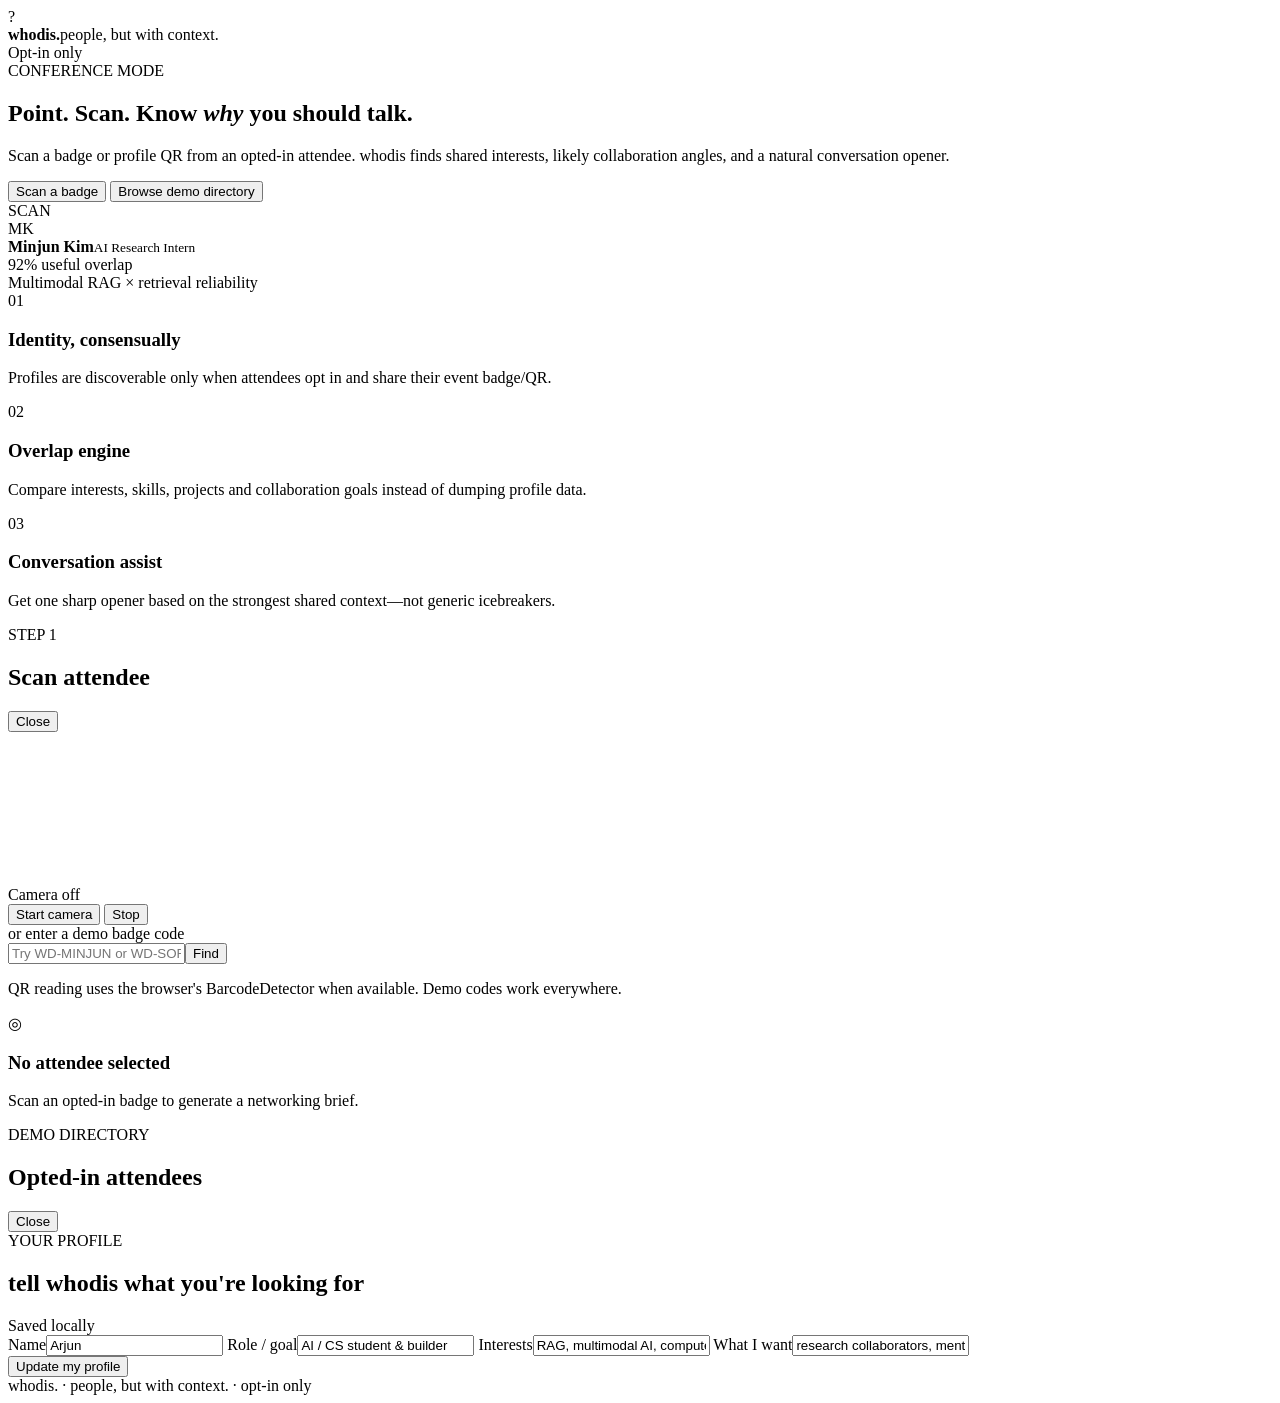
==== index.html @ a1ebdaf1 "Add whodis interface" ====
<!doctype html>
<html lang="en">
<head>
  <meta charset="utf-8" />
  <meta name="viewport" content="width=device-width,initial-scale=1" />
  <title>whodis.</title>
  <link rel="stylesheet" href="styles.css" />
</head>
<body>
  <div class="shell">
    <header class="topbar">
      <div class="brand"><div class="logo">?</div><div><strong>whodis.</strong><span>people, but with context.</span></div></div>
      <div class="privacy-pill">Opt-in only</div>
    </header>

    <main>
      <section class="hero panel">
        <div>
          <div class="eyebrow">CONFERENCE MODE</div>
          <h1>Point. Scan. Know <em>why</em> you should talk.</h1>
          <p>Scan a badge or profile QR from an opted-in attendee. whodis finds shared interests, likely collaboration angles, and a natural conversation opener.</p>
          <div class="actions">
            <button id="openScanner" class="primary">Scan a badge</button>
            <button id="openDirectory" class="secondary">Browse demo directory</button>
          </div>
        </div>
        <div class="demo-card glow">
          <div class="mini-camera"><div class="scanline"></div><span>SCAN</span></div>
          <div class="mini-profile">
            <div class="avatar">MK</div>
            <div><b>Minjun Kim</b><small>AI Research Intern</small></div>
          </div>
          <div class="match-chip">92% useful overlap</div>
          <div class="reason">Multimodal RAG × retrieval reliability</div>
        </div>
      </section>

      <section class="grid three">
        <article class="panel feature"><span>01</span><h3>Identity, consensually</h3><p>Profiles are discoverable only when attendees opt in and share their event badge/QR.</p></article>
        <article class="panel feature"><span>02</span><h3>Overlap engine</h3><p>Compare interests, skills, projects and collaboration goals instead of dumping profile data.</p></article>
        <article class="panel feature"><span>03</span><h3>Conversation assist</h3><p>Get one sharp opener based on the strongest shared context—not generic icebreakers.</p></article>
      </section>

      <section id="workspace" class="workspace hidden">
        <div class="panel scan-panel">
          <div class="section-head"><div><div class="eyebrow">STEP 1</div><h2>Scan attendee</h2></div><button id="closeWorkspace" class="ghost">Close</button></div>
          <div class="scanner-box">
            <video id="video" playsinline></video>
            <div class="scanner-frame"><i></i><i></i><i></i><i></i></div>
            <div class="scan-status" id="scanStatus">Camera off</div>
          </div>
          <div class="scan-actions">
            <button id="startCamera" class="primary">Start camera</button>
            <button id="stopCamera" class="secondary">Stop</button>
          </div>
          <div class="or">or enter a demo badge code</div>
          <div class="code-row"><input id="badgeCode" placeholder="Try WD-MINJUN or WD-SORA"/><button id="findBadge" class="secondary">Find</button></div>
          <p class="tiny">QR reading uses the browser's BarcodeDetector when available. Demo codes work everywhere.</p>
        </div>

        <div class="panel result-panel" id="resultPanel">
          <div class="empty-state"><div class="empty-icon">◎</div><h3>No attendee selected</h3><p>Scan an opted-in badge to generate a networking brief.</p></div>
        </div>
      </section>

      <section id="directory" class="panel hidden directory">
        <div class="section-head"><div><div class="eyebrow">DEMO DIRECTORY</div><h2>Opted-in attendees</h2></div><button id="closeDirectory" class="ghost">Close</button></div>
        <div id="directoryGrid" class="directory-grid"></div>
      </section>

      <section class="panel profile-builder">
        <div class="section-head"><div><div class="eyebrow">YOUR PROFILE</div><h2>tell whodis what you're looking for</h2></div><div class="saved" id="savedStatus">Saved locally</div></div>
        <div class="form-grid">
          <label>Name<input id="meName" value="Arjun" /></label>
          <label>Role / goal<input id="meRole" value="AI / CS student & builder" /></label>
          <label class="wide">Interests<input id="meInterests" value="RAG, multimodal AI, computer vision, agents, research" /></label>
          <label class="wide">What I want<input id="meGoals" value="research collaborators, mentors, startup builders" /></label>
        </div>
        <button id="saveMe" class="secondary">Update my profile</button>
      </section>
    </main>

    <footer>whodis. · people, but with context. · opt-in only</footer>
  </div>
  <script src="app.js"></script>
</body>
</html>
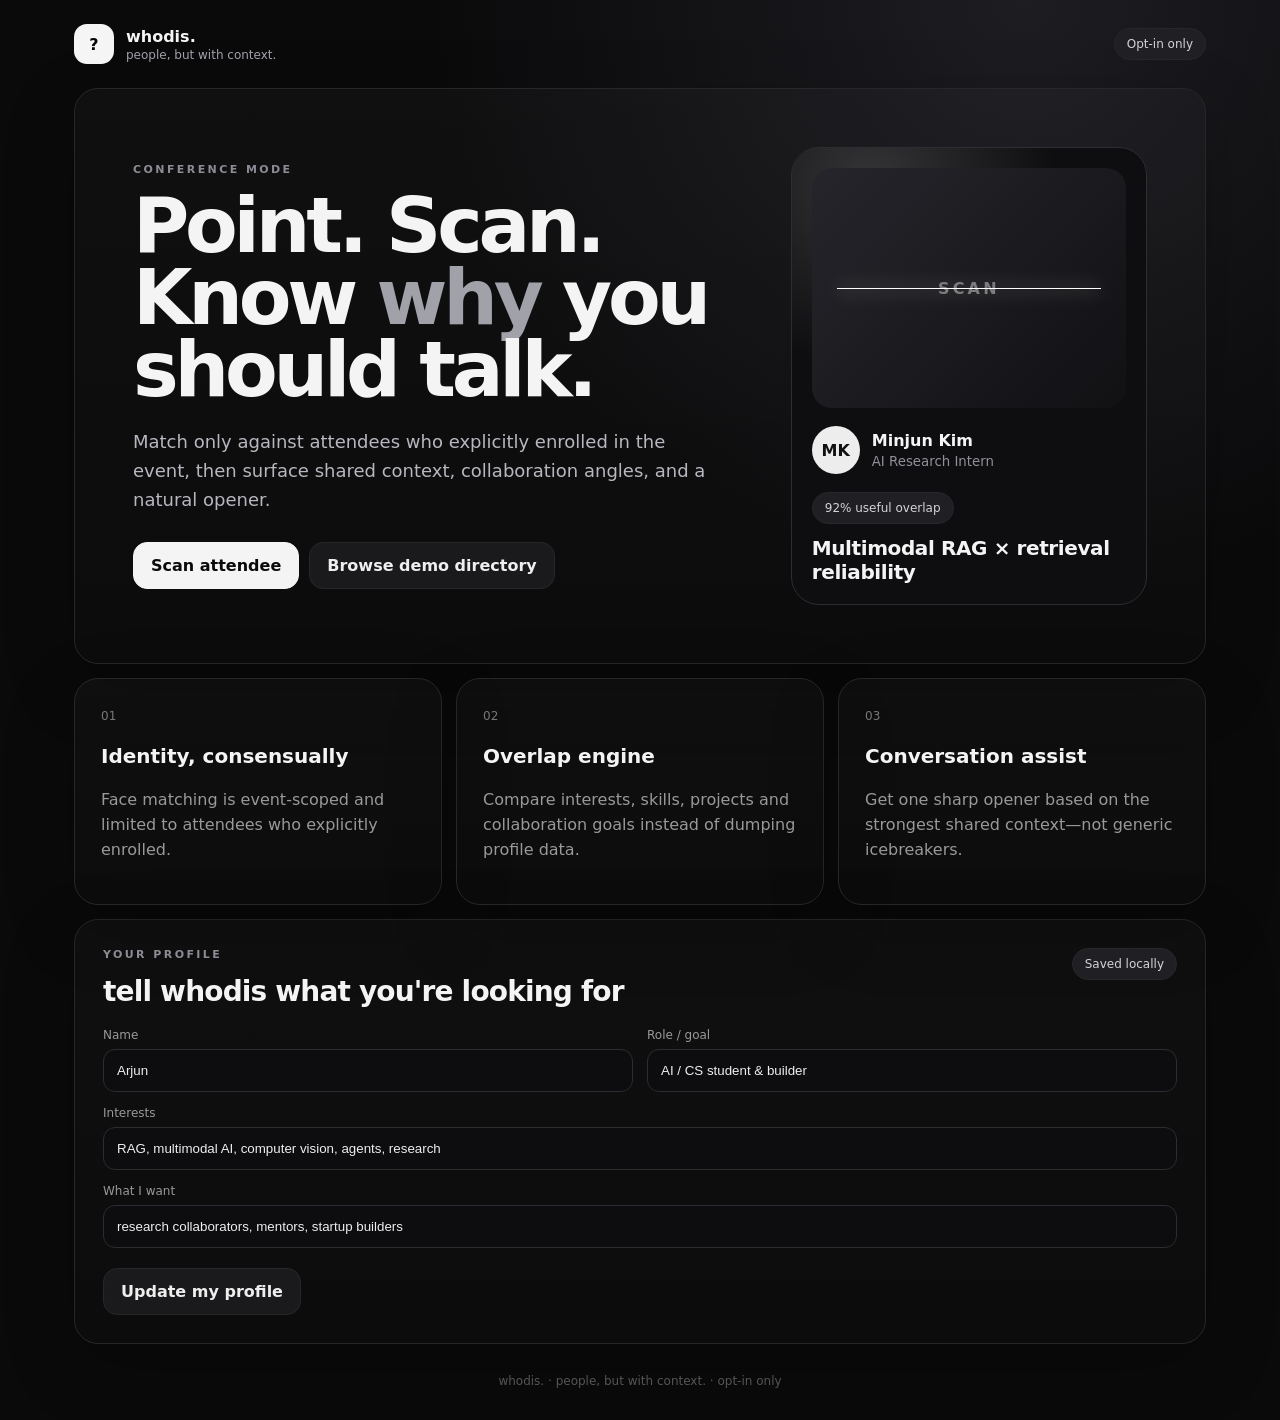
==== commit ce7f1618: "Wire face matching controls into scanner UI" ====
--- a/index.html
+++ b/index.html
@@ -18,9 +18,9 @@
         <div>
           <div class="eyebrow">CONFERENCE MODE</div>
           <h1>Point. Scan. Know <em>why</em> you should talk.</h1>
-          <p>Scan a badge or profile QR from an opted-in attendee. whodis finds shared interests, likely collaboration angles, and a natural conversation opener.</p>
+          <p>Match only against attendees who explicitly enrolled in the event, then surface shared context, collaboration angles, and a natural opener.</p>
           <div class="actions">
-            <button id="openScanner" class="primary">Scan a badge</button>
+            <button id="openScanner" class="primary">Scan attendee</button>
             <button id="openDirectory" class="secondary">Browse demo directory</button>
           </div>
         </div>
@@ -36,7 +36,7 @@
       </section>
 
       <section class="grid three">
-        <article class="panel feature"><span>01</span><h3>Identity, consensually</h3><p>Profiles are discoverable only when attendees opt in and share their event badge/QR.</p></article>
+        <article class="panel feature"><span>01</span><h3>Identity, consensually</h3><p>Face matching is event-scoped and limited to attendees who explicitly enrolled.</p></article>
         <article class="panel feature"><span>02</span><h3>Overlap engine</h3><p>Compare interests, skills, projects and collaboration goals instead of dumping profile data.</p></article>
         <article class="panel feature"><span>03</span><h3>Conversation assist</h3><p>Get one sharp opener based on the strongest shared context—not generic icebreakers.</p></article>
       </section>
@@ -46,20 +46,28 @@
           <div class="section-head"><div><div class="eyebrow">STEP 1</div><h2>Scan attendee</h2></div><button id="closeWorkspace" class="ghost">Close</button></div>
           <div class="scanner-box">
             <video id="video" playsinline></video>
+            <canvas id="captureCanvas" class="hidden"></canvas>
             <div class="scanner-frame"><i></i><i></i><i></i><i></i></div>
             <div class="scan-status" id="scanStatus">Camera off</div>
           </div>
           <div class="scan-actions">
             <button id="startCamera" class="primary">Start camera</button>
+            <button id="faceMatch" class="secondary" disabled>Who dis?</button>
             <button id="stopCamera" class="secondary">Stop</button>
           </div>
+
+          <div class="face-config">
+            <label>Event ID<input id="eventId" value="demo-event" /></label>
+            <label>Face API<input id="faceApi" value="http://localhost:8000" /></label>
+          </div>
+
           <div class="or">or enter a demo badge code</div>
           <div class="code-row"><input id="badgeCode" placeholder="Try WD-MINJUN or WD-SORA"/><button id="findBadge" class="secondary">Find</button></div>
-          <p class="tiny">QR reading uses the browser's BarcodeDetector when available. Demo codes work everywhere.</p>
+          <p class="tiny">Face matching sends one captured frame to the configured event API and compares it only against consented attendees in that event. QR/badge fallback still works.</p>
         </div>
 
         <div class="panel result-panel" id="resultPanel">
-          <div class="empty-state"><div class="empty-icon">◎</div><h3>No attendee selected</h3><p>Scan an opted-in badge to generate a networking brief.</p></div>
+          <div class="empty-state"><div class="empty-icon">◎</div><h3>No attendee selected</h3><p>Scan an opted-in attendee to generate a networking brief.</p></div>
         </div>
       </section>
 
--- a/styles.css
+++ b/styles.css
@@ -0,0 +1 @@
+:root{--bg:#0a0a0b;--panel:#121214;--panel2:#17171a;--text:#f4f4f5;--muted:#a1a1aa;--line:#27272a;--accent:#f4f4f5;--soft:#202024;--radius:24px}*{box-sizing:border-box}body{margin:0;background:radial-gradient(circle at 80% 0%,#1d1d22 0,transparent 34%),var(--bg);color:var(--text);font-family:Inter,ui-sans-serif,system-ui,-apple-system,BlinkMacSystemFont,"Segoe UI",sans-serif}.shell{max-width:1180px;margin:auto;padding:24px}.topbar{display:flex;justify-content:space-between;align-items:center;margin-bottom:24px}.brand{display:flex;gap:12px;align-items:center}.brand .logo{width:40px;height:40px;border-radius:13px;background:#f5f5f5;color:#050505;display:grid;place-items:center;font-weight:900}.brand strong,.brand span{display:block}.brand span{color:var(--muted);font-size:12px;margin-top:2px}.privacy-pill,.match-chip,.saved{border:1px solid var(--line);background:var(--soft);padding:8px 12px;border-radius:99px;font-size:12px;color:#d4d4d8}.panel{background:linear-gradient(180deg,rgba(255,255,255,.025),rgba(255,255,255,.008));border:1px solid var(--line);border-radius:var(--radius);box-shadow:0 22px 70px rgba(0,0,0,.23)}.hero{padding:58px;display:grid;grid-template-columns:1.25fr .75fr;gap:64px;align-items:center;min-height:520px}.eyebrow{font-size:11px;letter-spacing:.22em;color:#8c8c95;font-weight:800;margin-bottom:14px}.hero h1{font-size:clamp(44px,6vw,78px);line-height:.94;margin:0 0 22px;letter-spacing:-.055em;max-width:760px}.hero h1 em{font-style:normal;color:#a1a1aa}.hero p{font-size:18px;line-height:1.6;color:#b7b7bf;max-width:690px}.actions,.scan-actions{display:flex;gap:10px;margin-top:28px}button{font:inherit;cursor:pointer}.primary,.secondary,.ghost{border-radius:14px;padding:13px 17px;border:1px solid var(--line);font-weight:700}.primary{background:#f4f4f5;color:#0a0a0b;border-color:#f4f4f5}.secondary{background:#1a1a1d;color:#eee}.ghost{background:transparent;color:#aaa}.demo-card{padding:20px;background:#0e0e10;border:1px solid #2d2d33;border-radius:28px;position:relative;overflow:hidden}.glow:before{content:"";position:absolute;inset:-40% 25% 45% -30%;background:radial-gradient(circle,rgba(255,255,255,.16),transparent 65%);pointer-events:none}.mini-camera{height:240px;border-radius:20px;background:linear-gradient(135deg,#25252b,#111114);position:relative;display:grid;place-items:center;overflow:hidden;color:#777;font-weight:800;letter-spacing:.2em}.scanline{position:absolute;width:84%;height:1px;background:#fff;box-shadow:0 0 18px #fff;animation:scan 2.3s ease-in-out infinite}@keyframes scan{0%,100%{transform:translateY(-80px);opacity:.2}50%{transform:translateY(80px);opacity:.9}}.mini-profile{display:flex;align-items:center;gap:12px;margin-top:18px}.avatar{width:48px;height:48px;border-radius:50%;display:grid;place-items:center;background:#ededee;color:#111;font-weight:900}.mini-profile small{display:block;color:#909099;margin-top:4px}.match-chip{display:inline-block;margin-top:18px}.reason{font-size:20px;font-weight:800;margin-top:12px;letter-spacing:-.02em}.grid.three{display:grid;grid-template-columns:repeat(3,1fr);gap:14px;margin-top:14px}.feature{padding:26px}.feature span{color:#777;font-size:12px}.feature h3{font-size:20px}.feature p{color:#999;line-height:1.55}.workspace{display:grid;grid-template-columns:.9fr 1.1fr;gap:14px;margin-top:14px}.scan-panel,.result-panel,.directory,.profile-builder{padding:28px}.section-head{display:flex;justify-content:space-between;gap:12px;align-items:flex-start}.section-head h2{margin:0;font-size:28px;letter-spacing:-.03em}.scanner-box{height:340px;border:1px dashed #35353a;border-radius:20px;margin-top:20px;position:relative;background:#09090b;overflow:hidden;display:grid;place-items:center}.scanner-box video{width:100%;height:100%;object-fit:cover}.scanner-frame{position:absolute;width:66%;aspect-ratio:1;border:1px solid rgba(255,255,255,.18)}.scanner-frame i{position:absolute;width:26px;height:26px;border-color:#fff}.scanner-frame i:nth-child(1){left:-1px;top:-1px;border-left:2px solid;border-top:2px solid}.scanner-frame i:nth-child(2){right:-1px;top:-1px;border-right:2px solid;border-top:2px solid}.scanner-frame i:nth-child(3){left:-1px;bottom:-1px;border-left:2px solid;border-bottom:2px solid}.scanner-frame i:nth-child(4){right:-1px;bottom:-1px;border-right:2px solid;border-bottom:2px solid}.scan-status{position:absolute;bottom:14px;background:rgba(0,0,0,.7);padding:7px 10px;border-radius:10px;font-size:12px}.or{color:#777;font-size:12px;text-align:center;margin:24px 0 10px}.code-row{display:flex;gap:8px}.code-row input,.form-grid input{width:100%;background:#0d0d0f;border:1px solid #2c2c31;color:#eee;border-radius:12px;padding:13px}.tiny{font-size:11px;color:#666;line-height:1.5}.empty-state{text-align:center;display:grid;place-items:center;min-height:520px;color:#777}.empty-icon{font-size:54px}.result-top{display:flex;gap:16px;align-items:center}.result-top .avatar{width:70px;height:70px;font-size:20px}.result-top h2{margin:0 0 4px}.result-top p{margin:0;color:#999}.score{margin-left:auto;text-align:right}.score b{font-size:30px}.score small{display:block;color:#777}.brief{display:grid;grid-template-columns:1fr 1fr;gap:12px;margin-top:24px}.brief-card{padding:18px;border-radius:18px;background:#0e0e10;border:1px solid #25252a}.brief-card.wide{grid-column:1/-1}.brief-card label{font-size:11px;letter-spacing:.12em;color:#777}.brief-card p{margin:10px 0 0;line-height:1.5}.tags{display:flex;gap:7px;flex-wrap:wrap;margin-top:10px}.tag{font-size:12px;background:#202024;border:1px solid #303036;border-radius:999px;padding:7px 10px}.directory{margin-top:14px}.directory-grid{display:grid;grid-template-columns:repeat(3,1fr);gap:12px;margin-top:22px}.person-card{padding:18px;border:1px solid #27272c;border-radius:18px;background:#0f0f11;cursor:pointer;transition:.2s}.person-card:hover{transform:translateY(-2px);border-color:#414149}.person-card h4{margin:14px 0 4px}.person-card p{margin:0;color:#83838d;font-size:13px}.profile-builder{margin-top:14px}.form-grid{display:grid;grid-template-columns:1fr 1fr;gap:14px;margin:20px 0}.form-grid label{font-size:12px;color:#999}.form-grid input{margin-top:7px}.wide{grid-column:1/-1}.hidden{display:none!important}footer{text-align:center;color:#555;padding:30px 0 8px;font-size:12px}@media(max-width:800px){.shell{padding:14px}.hero{grid-template-columns:1fr;padding:30px;gap:30px}.hero h1{font-size:48px}.grid.three,.workspace,.directory-grid{grid-template-columns:1fr}.form-grid{grid-template-columns:1fr}.wide{grid-column:auto}.topbar .brand span{display:none}.brief{grid-template-columns:1fr}.brief-card.wide{grid-column:auto}}
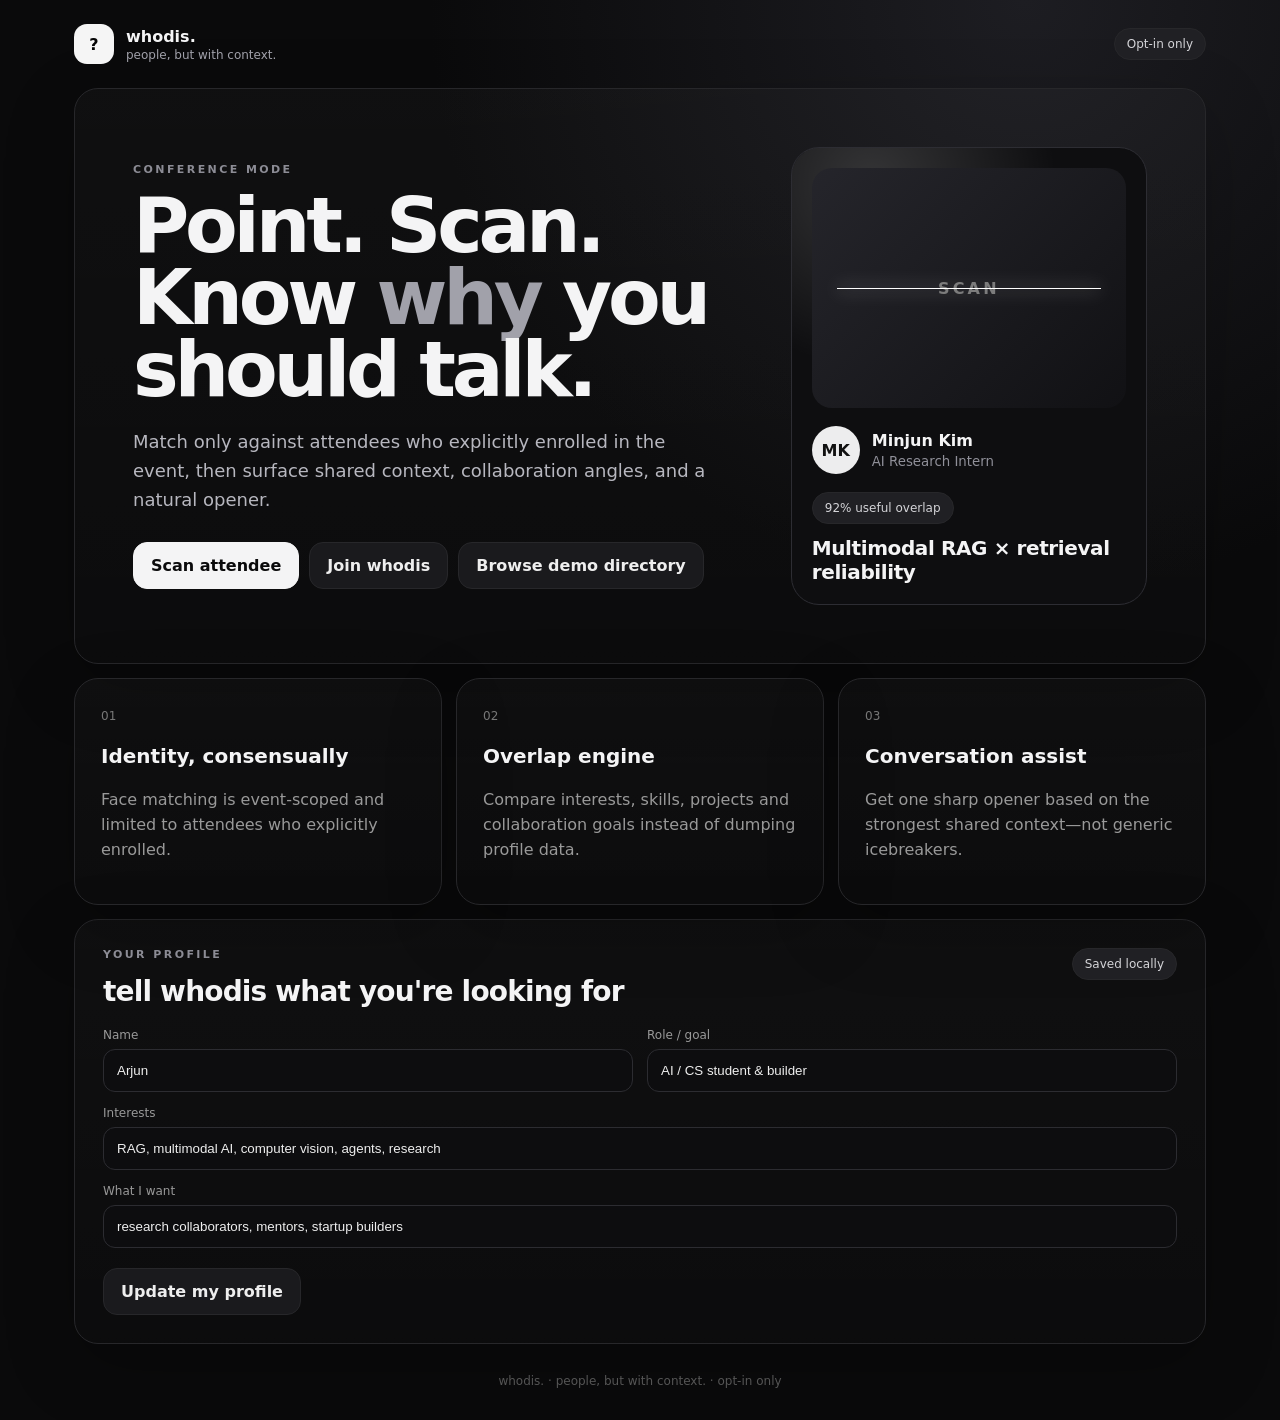
==== commit 7c013c3f: "Add attendee enrollment flow" ====
--- a/index.html
+++ b/index.html
@@ -21,6 +21,7 @@
           <p>Match only against attendees who explicitly enrolled in the event, then surface shared context, collaboration angles, and a natural opener.</p>
           <div class="actions">
             <button id="openScanner" class="primary">Scan attendee</button>
+            <button id="openJoin" class="secondary">Join whodis</button>
             <button id="openDirectory" class="secondary">Browse demo directory</button>
           </div>
         </div>
@@ -39,6 +40,46 @@
         <article class="panel feature"><span>01</span><h3>Identity, consensually</h3><p>Face matching is event-scoped and limited to attendees who explicitly enrolled.</p></article>
         <article class="panel feature"><span>02</span><h3>Overlap engine</h3><p>Compare interests, skills, projects and collaboration goals instead of dumping profile data.</p></article>
         <article class="panel feature"><span>03</span><h3>Conversation assist</h3><p>Get one sharp opener based on the strongest shared context—not generic icebreakers.</p></article>
+      </section>
+
+      <section id="joinPanel" class="panel join-panel hidden">
+        <div class="section-head">
+          <div><div class="eyebrow">JOIN THIS EVENT</div><h2>make yourself discoverable</h2></div>
+          <button id="closeJoin" class="ghost">Close</button>
+        </div>
+
+        <div class="join-grid">
+          <div>
+            <div class="form-grid">
+              <label>Event ID<input id="joinEventId" value="demo-event" /></label>
+              <label>Face API<input id="joinFaceApi" value="http://localhost:8000" /></label>
+              <label>Name<input id="joinName" placeholder="Your name" /></label>
+              <label>Role / org<input id="joinRole" placeholder="e.g. ML Engineer · KAIST" /></label>
+              <label class="wide">Interests<input id="joinInterests" placeholder="RAG, agents, computer vision" /></label>
+              <label class="wide">What you want<input id="joinGoals" placeholder="research collaborators, startup builders" /></label>
+              <label class="wide">Projects<input id="joinProjects" placeholder="Project A, Project B" /></label>
+            </div>
+
+            <label class="consent-row">
+              <input id="joinConsent" type="checkbox" />
+              <span>I agree to enroll my face for matching inside this event directory and understand I can revoke it later.</span>
+            </label>
+
+            <div class="join-actions">
+              <label class="upload-btn secondary">Choose selfie<input id="joinPhoto" type="file" accept="image/*" capture="user" hidden /></label>
+              <button id="enrollBtn" class="primary">Join whodis</button>
+            </div>
+            <p class="tiny">Your face is enrolled only into the event-scoped backend you configured here. This UI does not scrape or identify people from the public web.</p>
+          </div>
+
+          <div class="join-preview">
+            <div class="avatar xl" id="joinAvatar">?</div>
+            <h3 id="joinPreviewName">your profile card</h3>
+            <p id="joinPreviewRole">role · org</p>
+            <div id="joinPreviewTags" class="tags"></div>
+            <div id="joinStatus" class="join-status">not enrolled yet</div>
+          </div>
+        </div>
       </section>
 
       <section id="workspace" class="workspace hidden">
@@ -92,4 +133,4 @@
   </div>
   <script src="app.js"></script>
 </body>
-</html>
+</html>
--- a/styles.css
+++ b/styles.css
@@ -1 +1 @@
-:root{--bg:#0a0a0b;--panel:#121214;--panel2:#17171a;--text:#f4f4f5;--muted:#a1a1aa;--line:#27272a;--accent:#f4f4f5;--soft:#202024;--radius:24px}*{box-sizing:border-box}body{margin:0;background:radial-gradient(circle at 80% 0%,#1d1d22 0,transparent 34%),var(--bg);color:var(--text);font-family:Inter,ui-sans-serif,system-ui,-apple-system,BlinkMacSystemFont,"Segoe UI",sans-serif}.shell{max-width:1180px;margin:auto;padding:24px}.topbar{display:flex;justify-content:space-between;align-items:center;margin-bottom:24px}.brand{display:flex;gap:12px;align-items:center}.brand .logo{width:40px;height:40px;border-radius:13px;background:#f5f5f5;color:#050505;display:grid;place-items:center;font-weight:900}.brand strong,.brand span{display:block}.brand span{color:var(--muted);font-size:12px;margin-top:2px}.privacy-pill,.match-chip,.saved{border:1px solid var(--line);background:var(--soft);padding:8px 12px;border-radius:99px;font-size:12px;color:#d4d4d8}.panel{background:linear-gradient(180deg,rgba(255,255,255,.025),rgba(255,255,255,.008));border:1px solid var(--line);border-radius:var(--radius);box-shadow:0 22px 70px rgba(0,0,0,.23)}.hero{padding:58px;display:grid;grid-template-columns:1.25fr .75fr;gap:64px;align-items:center;min-height:520px}.eyebrow{font-size:11px;letter-spacing:.22em;color:#8c8c95;font-weight:800;margin-bottom:14px}.hero h1{font-size:clamp(44px,6vw,78px);line-height:.94;margin:0 0 22px;letter-spacing:-.055em;max-width:760px}.hero h1 em{font-style:normal;color:#a1a1aa}.hero p{font-size:18px;line-height:1.6;color:#b7b7bf;max-width:690px}.actions,.scan-actions{display:flex;gap:10px;margin-top:28px}button{font:inherit;cursor:pointer}.primary,.secondary,.ghost{border-radius:14px;padding:13px 17px;border:1px solid var(--line);font-weight:700}.primary{background:#f4f4f5;color:#0a0a0b;border-color:#f4f4f5}.secondary{background:#1a1a1d;color:#eee}.ghost{background:transparent;color:#aaa}.demo-card{padding:20px;background:#0e0e10;border:1px solid #2d2d33;border-radius:28px;position:relative;overflow:hidden}.glow:before{content:"";position:absolute;inset:-40% 25% 45% -30%;background:radial-gradient(circle,rgba(255,255,255,.16),transparent 65%);pointer-events:none}.mini-camera{height:240px;border-radius:20px;background:linear-gradient(135deg,#25252b,#111114);position:relative;display:grid;place-items:center;overflow:hidden;color:#777;font-weight:800;letter-spacing:.2em}.scanline{position:absolute;width:84%;height:1px;background:#fff;box-shadow:0 0 18px #fff;animation:scan 2.3s ease-in-out infinite}@keyframes scan{0%,100%{transform:translateY(-80px);opacity:.2}50%{transform:translateY(80px);opacity:.9}}.mini-profile{display:flex;align-items:center;gap:12px;margin-top:18px}.avatar{width:48px;height:48px;border-radius:50%;display:grid;place-items:center;background:#ededee;color:#111;font-weight:900}.mini-profile small{display:block;color:#909099;margin-top:4px}.match-chip{display:inline-block;margin-top:18px}.reason{font-size:20px;font-weight:800;margin-top:12px;letter-spacing:-.02em}.grid.three{display:grid;grid-template-columns:repeat(3,1fr);gap:14px;margin-top:14px}.feature{padding:26px}.feature span{color:#777;font-size:12px}.feature h3{font-size:20px}.feature p{color:#999;line-height:1.55}.workspace{display:grid;grid-template-columns:.9fr 1.1fr;gap:14px;margin-top:14px}.scan-panel,.result-panel,.directory,.profile-builder{padding:28px}.section-head{display:flex;justify-content:space-between;gap:12px;align-items:flex-start}.section-head h2{margin:0;font-size:28px;letter-spacing:-.03em}.scanner-box{height:340px;border:1px dashed #35353a;border-radius:20px;margin-top:20px;position:relative;background:#09090b;overflow:hidden;display:grid;place-items:center}.scanner-box video{width:100%;height:100%;object-fit:cover}.scanner-frame{position:absolute;width:66%;aspect-ratio:1;border:1px solid rgba(255,255,255,.18)}.scanner-frame i{position:absolute;width:26px;height:26px;border-color:#fff}.scanner-frame i:nth-child(1){left:-1px;top:-1px;border-left:2px solid;border-top:2px solid}.scanner-frame i:nth-child(2){right:-1px;top:-1px;border-right:2px solid;border-top:2px solid}.scanner-frame i:nth-child(3){left:-1px;bottom:-1px;border-left:2px solid;border-bottom:2px solid}.scanner-frame i:nth-child(4){right:-1px;bottom:-1px;border-right:2px solid;border-bottom:2px solid}.scan-status{position:absolute;bottom:14px;background:rgba(0,0,0,.7);padding:7px 10px;border-radius:10px;font-size:12px}.or{color:#777;font-size:12px;text-align:center;margin:24px 0 10px}.code-row{display:flex;gap:8px}.code-row input,.form-grid input{width:100%;background:#0d0d0f;border:1px solid #2c2c31;color:#eee;border-radius:12px;padding:13px}.tiny{font-size:11px;color:#666;line-height:1.5}.empty-state{text-align:center;display:grid;place-items:center;min-height:520px;color:#777}.empty-icon{font-size:54px}.result-top{display:flex;gap:16px;align-items:center}.result-top .avatar{width:70px;height:70px;font-size:20px}.result-top h2{margin:0 0 4px}.result-top p{margin:0;color:#999}.score{margin-left:auto;text-align:right}.score b{font-size:30px}.score small{display:block;color:#777}.brief{display:grid;grid-template-columns:1fr 1fr;gap:12px;margin-top:24px}.brief-card{padding:18px;border-radius:18px;background:#0e0e10;border:1px solid #25252a}.brief-card.wide{grid-column:1/-1}.brief-card label{font-size:11px;letter-spacing:.12em;color:#777}.brief-card p{margin:10px 0 0;line-height:1.5}.tags{display:flex;gap:7px;flex-wrap:wrap;margin-top:10px}.tag{font-size:12px;background:#202024;border:1px solid #303036;border-radius:999px;padding:7px 10px}.directory{margin-top:14px}.directory-grid{display:grid;grid-template-columns:repeat(3,1fr);gap:12px;margin-top:22px}.person-card{padding:18px;border:1px solid #27272c;border-radius:18px;background:#0f0f11;cursor:pointer;transition:.2s}.person-card:hover{transform:translateY(-2px);border-color:#414149}.person-card h4{margin:14px 0 4px}.person-card p{margin:0;color:#83838d;font-size:13px}.profile-builder{margin-top:14px}.form-grid{display:grid;grid-template-columns:1fr 1fr;gap:14px;margin:20px 0}.form-grid label{font-size:12px;color:#999}.form-grid input{margin-top:7px}.wide{grid-column:1/-1}.hidden{display:none!important}footer{text-align:center;color:#555;padding:30px 0 8px;font-size:12px}@media(max-width:800px){.shell{padding:14px}.hero{grid-template-columns:1fr;padding:30px;gap:30px}.hero h1{font-size:48px}.grid.three,.workspace,.directory-grid{grid-template-columns:1fr}.form-grid{grid-template-columns:1fr}.wide{grid-column:auto}.topbar .brand span{display:none}.brief{grid-template-columns:1fr}.brief-card.wide{grid-column:auto}}
+:root{--bg:#0a0a0b;--panel:#121214;--panel2:#17171a;--text:#f4f4f5;--muted:#a1a1aa;--line:#27272a;--accent:#f4f4f5;--soft:#202024;--radius:24px}*{box-sizing:border-box}body{margin:0;background:radial-gradient(circle at 80% 0%,#1d1d22 0,transparent 34%),var(--bg);color:var(--text);font-family:Inter,ui-sans-serif,system-ui,-apple-system,BlinkMacSystemFont,"Segoe UI",sans-serif}.shell{max-width:1180px;margin:auto;padding:24px}.topbar{display:flex;justify-content:space-between;align-items:center;margin-bottom:24px}.brand{display:flex;gap:12px;align-items:center}.brand .logo{width:40px;height:40px;border-radius:13px;background:#f5f5f5;color:#050505;display:grid;place-items:center;font-weight:900}.brand strong,.brand span{display:block}.brand span{color:var(--muted);font-size:12px;margin-top:2px}.privacy-pill,.match-chip,.saved{border:1px solid var(--line);background:var(--soft);padding:8px 12px;border-radius:99px;font-size:12px;color:#d4d4d8}.panel{background:linear-gradient(180deg,rgba(255,255,255,.025),rgba(255,255,255,.008));border:1px solid var(--line);border-radius:var(--radius);box-shadow:0 22px 70px rgba(0,0,0,.23)}.hero{padding:58px;display:grid;grid-template-columns:1.25fr .75fr;gap:64px;align-items:center;min-height:520px}.eyebrow{font-size:11px;letter-spacing:.22em;color:#8c8c95;font-weight:800;margin-bottom:14px}.hero h1{font-size:clamp(44px,6vw,78px);line-height:.94;margin:0 0 22px;letter-spacing:-.055em;max-width:760px}.hero h1 em{font-style:normal;color:#a1a1aa}.hero p{font-size:18px;line-height:1.6;color:#b7b7bf;max-width:690px}.actions,.scan-actions{display:flex;gap:10px;margin-top:28px}button{font:inherit;cursor:pointer}.primary,.secondary,.ghost{border-radius:14px;padding:13px 17px;border:1px solid var(--line);font-weight:700}.primary{background:#f4f4f5;color:#0a0a0b;border-color:#f4f4f5}.secondary{background:#1a1a1d;color:#eee}.ghost{background:transparent;color:#aaa}.demo-card{padding:20px;background:#0e0e10;border:1px solid #2d2d33;border-radius:28px;position:relative;overflow:hidden}.glow:before{content:"";position:absolute;inset:-40% 25% 45% -30%;background:radial-gradient(circle,rgba(255,255,255,.16),transparent 65%);pointer-events:none}.mini-camera{height:240px;border-radius:20px;background:linear-gradient(135deg,#25252b,#111114);position:relative;display:grid;place-items:center;overflow:hidden;color:#777;font-weight:800;letter-spacing:.2em}.scanline{position:absolute;width:84%;height:1px;background:#fff;box-shadow:0 0 18px #fff;animation:scan 2.3s ease-in-out infinite}@keyframes scan{0%,100%{transform:translateY(-80px);opacity:.2}50%{transform:translateY(80px);opacity:.9}}.mini-profile{display:flex;align-items:center;gap:12px;margin-top:18px}.avatar{width:48px;height:48px;border-radius:50%;display:grid;place-items:center;background:#ededee;color:#111;font-weight:900}.mini-profile small{display:block;color:#909099;margin-top:4px}.match-chip{display:inline-block;margin-top:18px}.reason{font-size:20px;font-weight:800;margin-top:12px;letter-spacing:-.02em}.grid.three{display:grid;grid-template-columns:repeat(3,1fr);gap:14px;margin-top:14px}.feature{padding:26px}.feature span{color:#777;font-size:12px}.feature h3{font-size:20px}.feature p{color:#999;line-height:1.55}.workspace{display:grid;grid-template-columns:.9fr 1.1fr;gap:14px;margin-top:14px}.scan-panel,.result-panel,.directory,.profile-builder{padding:28px}.section-head{display:flex;justify-content:space-between;gap:12px;align-items:flex-start}.section-head h2{margin:0;font-size:28px;letter-spacing:-.03em}.scanner-box{height:340px;border:1px dashed #35353a;border-radius:20px;margin-top:20px;position:relative;background:#09090b;overflow:hidden;display:grid;place-items:center}.scanner-box video{width:100%;height:100%;object-fit:cover}.scanner-frame{position:absolute;width:66%;aspect-ratio:1;border:1px solid rgba(255,255,255,.18)}.scanner-frame i{position:absolute;width:26px;height:26px;border-color:#fff}.scanner-frame i:nth-child(1){left:-1px;top:-1px;border-left:2px solid;border-top:2px solid}.scanner-frame i:nth-child(2){right:-1px;top:-1px;border-right:2px solid;border-top:2px solid}.scanner-frame i:nth-child(3){left:-1px;bottom:-1px;border-left:2px solid;border-bottom:2px solid}.scanner-frame i:nth-child(4){right:-1px;bottom:-1px;border-right:2px solid;border-bottom:2px solid}.scan-status{position:absolute;bottom:14px;background:rgba(0,0,0,.7);padding:7px 10px;border-radius:10px;font-size:12px}.or{color:#777;font-size:12px;text-align:center;margin:24px 0 10px}.code-row{display:flex;gap:8px}.code-row input,.form-grid input{width:100%;background:#0d0d0f;border:1px solid #2c2c31;color:#eee;border-radius:12px;padding:13px}.tiny{font-size:11px;color:#666;line-height:1.5}.empty-state{text-align:center;display:grid;place-items:center;min-height:520px;color:#777}.empty-icon{font-size:54px}.result-top{display:flex;gap:16px;align-items:center}.result-top .avatar{width:70px;height:70px;font-size:20px}.result-top h2{margin:0 0 4px}.result-top p{margin:0;color:#999}.score{margin-left:auto;text-align:right}.score b{font-size:30px}.score small{display:block;color:#777}.brief{display:grid;grid-template-columns:1fr 1fr;gap:12px;margin-top:24px}.brief-card{padding:18px;border-radius:18px;background:#0e0e10;border:1px solid #25252a}.brief-card.wide{grid-column:1/-1}.brief-card label{font-size:11px;letter-spacing:.12em;color:#777}.brief-card p{margin:10px 0 0;line-height:1.5}.tags{display:flex;gap:7px;flex-wrap:wrap;margin-top:10px}.tag{font-size:12px;background:#202024;border:1px solid #303036;border-radius:999px;padding:7px 10px}.directory{margin-top:14px}.directory-grid{display:grid;grid-template-columns:repeat(3,1fr);gap:12px;margin-top:22px}.person-card{padding:18px;border:1px solid #27272c;border-radius:18px;background:#0f0f11;cursor:pointer;transition:.2s}.person-card:hover{transform:translateY(-2px);border-color:#414149}.person-card h4{margin:14px 0 4px}.person-card p{margin:0;color:#83838d;font-size:13px}.profile-builder{margin-top:14px}.form-grid{display:grid;grid-template-columns:1fr 1fr;gap:14px;margin:20px 0}.form-grid label{font-size:12px;color:#999}.form-grid input{margin-top:7px}.wide{grid-column:1/-1}.hidden{display:none!important}footer{text-align:center;color:#555;padding:30px 0 8px;font-size:12px}@media(max-width:800px){.shell{padding:14px}.hero{grid-template-columns:1fr;padding:30px;gap:30px}.hero h1{font-size:48px}.grid.three,.workspace,.directory-grid{grid-template-columns:1fr}.form-grid{grid-template-columns:1fr}.wide{grid-column:auto}.topbar .brand span{display:none}.brief{grid-template-columns:1fr}.brief-card.wide{grid-column:auto}}.face-config{display:grid;grid-template-columns:1fr 1fr;gap:10px;margin-top:16px}.face-config label{font-size:11px;color:#777}.face-config input{width:100%;margin-top:7px;background:#0d0d0f;border:1px solid #2c2c31;color:#eee;border-radius:12px;padding:11px}.scan-actions button:disabled{opacity:.38;cursor:not-allowed}@media(max-width:800px){.face-config{grid-template-columns:1fr}}
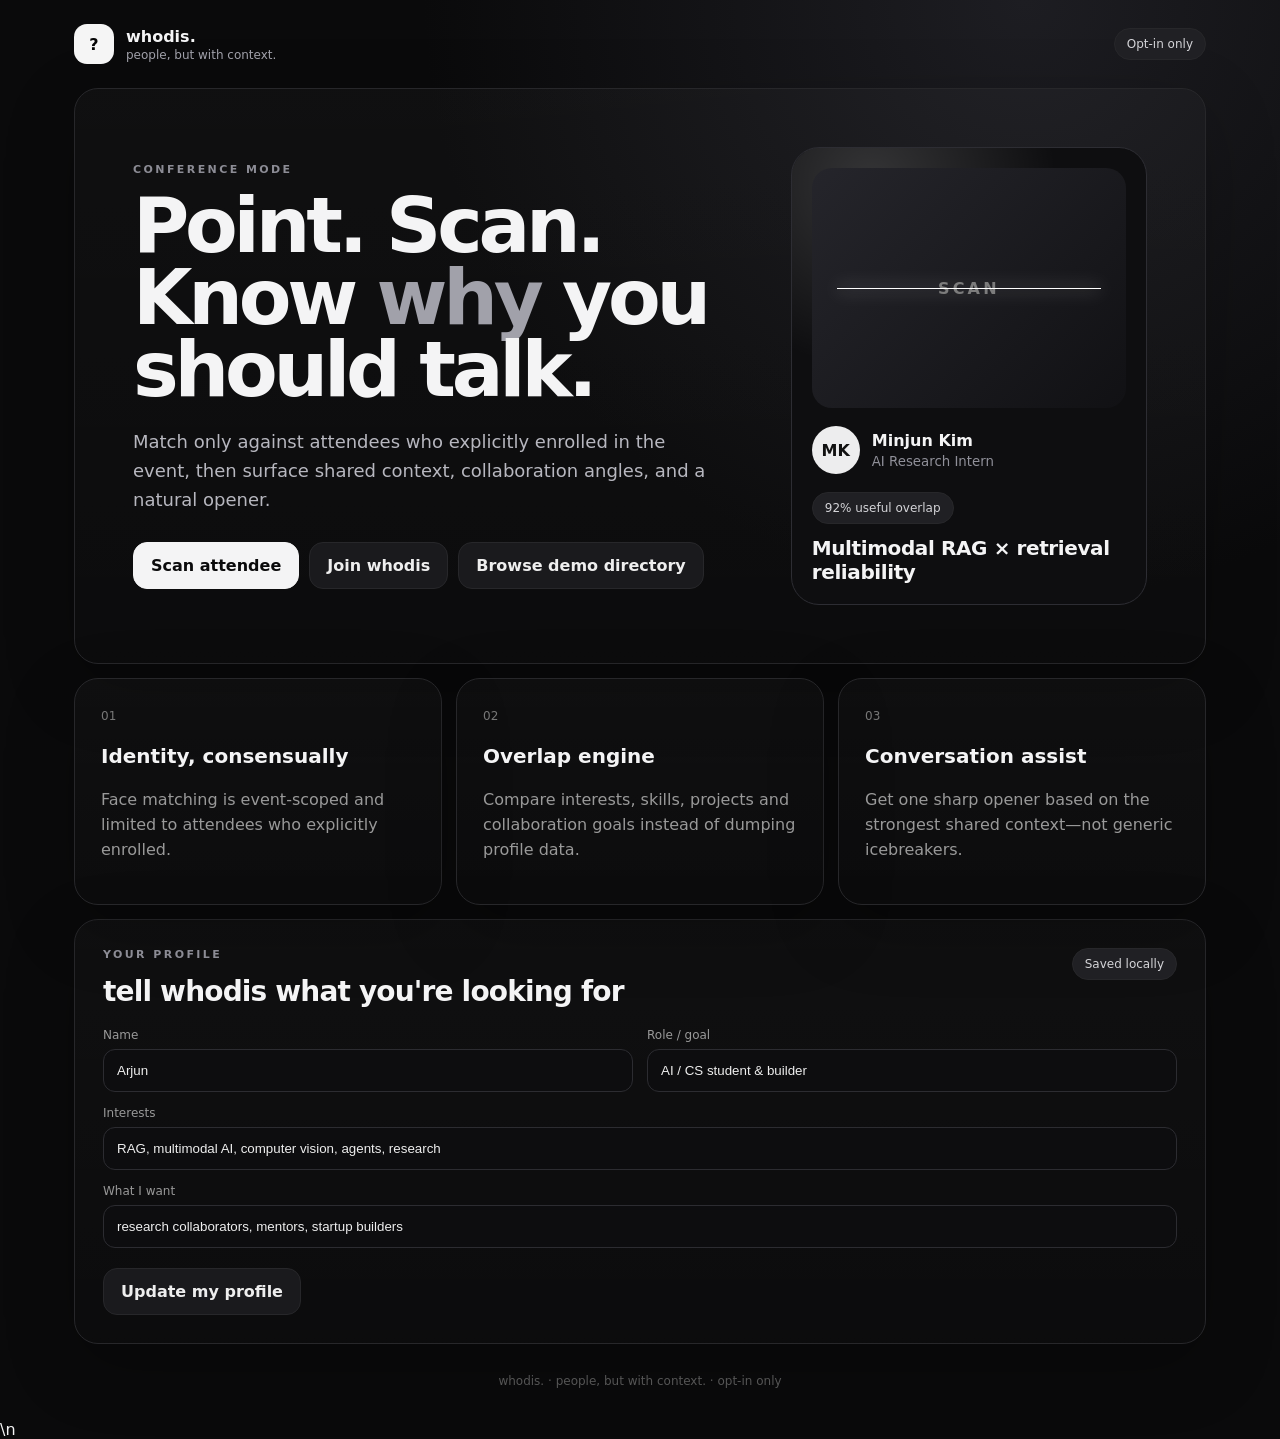
==== commit 8b65304f: "feat: load networking action hub" ====
--- a/index.html
+++ b/index.html
@@ -131,6 +131,6 @@
 
     <footer>whodis. · people, but with context. · opt-in only</footer>
   </div>
-  <script src="app.js"></script>
+  <script src="app.js"></script>\n  <script src="feature-hub.js"></script>
 </body>
 </html>
--- a/styles.css
+++ b/styles.css
@@ -1 +1 @@
-:root{--bg:#0a0a0b;--panel:#121214;--panel2:#17171a;--text:#f4f4f5;--muted:#a1a1aa;--line:#27272a;--accent:#f4f4f5;--soft:#202024;--radius:24px}*{box-sizing:border-box}body{margin:0;background:radial-gradient(circle at 80% 0%,#1d1d22 0,transparent 34%),var(--bg);color:var(--text);font-family:Inter,ui-sans-serif,system-ui,-apple-system,BlinkMacSystemFont,"Segoe UI",sans-serif}.shell{max-width:1180px;margin:auto;padding:24px}.topbar{display:flex;justify-content:space-between;align-items:center;margin-bottom:24px}.brand{display:flex;gap:12px;align-items:center}.brand .logo{width:40px;height:40px;border-radius:13px;background:#f5f5f5;color:#050505;display:grid;place-items:center;font-weight:900}.brand strong,.brand span{display:block}.brand span{color:var(--muted);font-size:12px;margin-top:2px}.privacy-pill,.match-chip,.saved{border:1px solid var(--line);background:var(--soft);padding:8px 12px;border-radius:99px;font-size:12px;color:#d4d4d8}.panel{background:linear-gradient(180deg,rgba(255,255,255,.025),rgba(255,255,255,.008));border:1px solid var(--line);border-radius:var(--radius);box-shadow:0 22px 70px rgba(0,0,0,.23)}.hero{padding:58px;display:grid;grid-template-columns:1.25fr .75fr;gap:64px;align-items:center;min-height:520px}.eyebrow{font-size:11px;letter-spacing:.22em;color:#8c8c95;font-weight:800;margin-bottom:14px}.hero h1{font-size:clamp(44px,6vw,78px);line-height:.94;margin:0 0 22px;letter-spacing:-.055em;max-width:760px}.hero h1 em{font-style:normal;color:#a1a1aa}.hero p{font-size:18px;line-height:1.6;color:#b7b7bf;max-width:690px}.actions,.scan-actions{display:flex;gap:10px;margin-top:28px}button{font:inherit;cursor:pointer}.primary,.secondary,.ghost{border-radius:14px;padding:13px 17px;border:1px solid var(--line);font-weight:700}.primary{background:#f4f4f5;color:#0a0a0b;border-color:#f4f4f5}.secondary{background:#1a1a1d;color:#eee}.ghost{background:transparent;color:#aaa}.demo-card{padding:20px;background:#0e0e10;border:1px solid #2d2d33;border-radius:28px;position:relative;overflow:hidden}.glow:before{content:"";position:absolute;inset:-40% 25% 45% -30%;background:radial-gradient(circle,rgba(255,255,255,.16),transparent 65%);pointer-events:none}.mini-camera{height:240px;border-radius:20px;background:linear-gradient(135deg,#25252b,#111114);position:relative;display:grid;place-items:center;overflow:hidden;color:#777;font-weight:800;letter-spacing:.2em}.scanline{position:absolute;width:84%;height:1px;background:#fff;box-shadow:0 0 18px #fff;animation:scan 2.3s ease-in-out infinite}@keyframes scan{0%,100%{transform:translateY(-80px);opacity:.2}50%{transform:translateY(80px);opacity:.9}}.mini-profile{display:flex;align-items:center;gap:12px;margin-top:18px}.avatar{width:48px;height:48px;border-radius:50%;display:grid;place-items:center;background:#ededee;color:#111;font-weight:900}.mini-profile small{display:block;color:#909099;margin-top:4px}.match-chip{display:inline-block;margin-top:18px}.reason{font-size:20px;font-weight:800;margin-top:12px;letter-spacing:-.02em}.grid.three{display:grid;grid-template-columns:repeat(3,1fr);gap:14px;margin-top:14px}.feature{padding:26px}.feature span{color:#777;font-size:12px}.feature h3{font-size:20px}.feature p{color:#999;line-height:1.55}.workspace{display:grid;grid-template-columns:.9fr 1.1fr;gap:14px;margin-top:14px}.scan-panel,.result-panel,.directory,.profile-builder{padding:28px}.section-head{display:flex;justify-content:space-between;gap:12px;align-items:flex-start}.section-head h2{margin:0;font-size:28px;letter-spacing:-.03em}.scanner-box{height:340px;border:1px dashed #35353a;border-radius:20px;margin-top:20px;position:relative;background:#09090b;overflow:hidden;display:grid;place-items:center}.scanner-box video{width:100%;height:100%;object-fit:cover}.scanner-frame{position:absolute;width:66%;aspect-ratio:1;border:1px solid rgba(255,255,255,.18)}.scanner-frame i{position:absolute;width:26px;height:26px;border-color:#fff}.scanner-frame i:nth-child(1){left:-1px;top:-1px;border-left:2px solid;border-top:2px solid}.scanner-frame i:nth-child(2){right:-1px;top:-1px;border-right:2px solid;border-top:2px solid}.scanner-frame i:nth-child(3){left:-1px;bottom:-1px;border-left:2px solid;border-bottom:2px solid}.scanner-frame i:nth-child(4){right:-1px;bottom:-1px;border-right:2px solid;border-bottom:2px solid}.scan-status{position:absolute;bottom:14px;background:rgba(0,0,0,.7);padding:7px 10px;border-radius:10px;font-size:12px}.or{color:#777;font-size:12px;text-align:center;margin:24px 0 10px}.code-row{display:flex;gap:8px}.code-row input,.form-grid input{width:100%;background:#0d0d0f;border:1px solid #2c2c31;color:#eee;border-radius:12px;padding:13px}.tiny{font-size:11px;color:#666;line-height:1.5}.empty-state{text-align:center;display:grid;place-items:center;min-height:520px;color:#777}.empty-icon{font-size:54px}.result-top{display:flex;gap:16px;align-items:center}.result-top .avatar{width:70px;height:70px;font-size:20px}.result-top h2{margin:0 0 4px}.result-top p{margin:0;color:#999}.score{margin-left:auto;text-align:right}.score b{font-size:30px}.score small{display:block;color:#777}.brief{display:grid;grid-template-columns:1fr 1fr;gap:12px;margin-top:24px}.brief-card{padding:18px;border-radius:18px;background:#0e0e10;border:1px solid #25252a}.brief-card.wide{grid-column:1/-1}.brief-card label{font-size:11px;letter-spacing:.12em;color:#777}.brief-card p{margin:10px 0 0;line-height:1.5}.tags{display:flex;gap:7px;flex-wrap:wrap;margin-top:10px}.tag{font-size:12px;background:#202024;border:1px solid #303036;border-radius:999px;padding:7px 10px}.directory{margin-top:14px}.directory-grid{display:grid;grid-template-columns:repeat(3,1fr);gap:12px;margin-top:22px}.person-card{padding:18px;border:1px solid #27272c;border-radius:18px;background:#0f0f11;cursor:pointer;transition:.2s}.person-card:hover{transform:translateY(-2px);border-color:#414149}.person-card h4{margin:14px 0 4px}.person-card p{margin:0;color:#83838d;font-size:13px}.profile-builder{margin-top:14px}.form-grid{display:grid;grid-template-columns:1fr 1fr;gap:14px;margin:20px 0}.form-grid label{font-size:12px;color:#999}.form-grid input{margin-top:7px}.wide{grid-column:1/-1}.hidden{display:none!important}footer{text-align:center;color:#555;padding:30px 0 8px;font-size:12px}@media(max-width:800px){.shell{padding:14px}.hero{grid-template-columns:1fr;padding:30px;gap:30px}.hero h1{font-size:48px}.grid.three,.workspace,.directory-grid{grid-template-columns:1fr}.form-grid{grid-template-columns:1fr}.wide{grid-column:auto}.topbar .brand span{display:none}.brief{grid-template-columns:1fr}.brief-card.wide{grid-column:auto}}.face-config{display:grid;grid-template-columns:1fr 1fr;gap:10px;margin-top:16px}.face-config label{font-size:11px;color:#777}.face-config input{width:100%;margin-top:7px;background:#0d0d0f;border:1px solid #2c2c31;color:#eee;border-radius:12px;padding:11px}.scan-actions button:disabled{opacity:.38;cursor:not-allowed}@media(max-width:800px){.face-config{grid-template-columns:1fr}}+:root{--bg:#0a0a0b;--panel:#121214;--panel2:#17171a;--text:#f4f4f5;--muted:#a1a1aa;--line:#27272a;--accent:#f4f4f5;--soft:#202024;--radius:24px}*{box-sizing:border-box}body{margin:0;background:radial-gradient(circle at 80% 0%,#1d1d22 0,transparent 34%),var(--bg);color:var(--text);font-family:Inter,ui-sans-serif,system-ui,-apple-system,BlinkMacSystemFont,"Segoe UI",sans-serif}.shell{max-width:1180px;margin:auto;padding:24px}.topbar{display:flex;justify-content:space-between;align-items:center;margin-bottom:24px}.brand{display:flex;gap:12px;align-items:center}.brand .logo{width:40px;height:40px;border-radius:13px;background:#f5f5f5;color:#050505;display:grid;place-items:center;font-weight:900}.brand strong,.brand span{display:block}.brand span{color:var(--muted);font-size:12px;margin-top:2px}.privacy-pill,.match-chip,.saved{border:1px solid var(--line);background:var(--soft);padding:8px 12px;border-radius:99px;font-size:12px;color:#d4d4d8}.panel{background:linear-gradient(180deg,rgba(255,255,255,.025),rgba(255,255,255,.008));border:1px solid var(--line);border-radius:var(--radius);box-shadow:0 22px 70px rgba(0,0,0,.23)}.hero{padding:58px;display:grid;grid-template-columns:1.25fr .75fr;gap:64px;align-items:center;min-height:520px}.eyebrow{font-size:11px;letter-spacing:.22em;color:#8c8c95;font-weight:800;margin-bottom:14px}.hero h1{font-size:clamp(44px,6vw,78px);line-height:.94;margin:0 0 22px;letter-spacing:-.055em;max-width:760px}.hero h1 em{font-style:normal;color:#a1a1aa}.hero p{font-size:18px;line-height:1.6;color:#b7b7bf;max-width:690px}.actions,.scan-actions,.join-actions{display:flex;gap:10px;margin-top:28px;flex-wrap:wrap}button{font:inherit;cursor:pointer}.primary,.secondary,.ghost{border-radius:14px;padding:13px 17px;border:1px solid var(--line);font-weight:700}.primary{background:#f4f4f5;color:#0a0a0b;border-color:#f4f4f5}.secondary{background:#1a1a1d;color:#eee}.ghost{background:transparent;color:#aaa}.demo-card{padding:20px;background:#0e0e10;border:1px solid #2d2d33;border-radius:28px;position:relative;overflow:hidden}.glow:before{content:"";position:absolute;inset:-40% 25% 45% -30%;background:radial-gradient(circle,rgba(255,255,255,.16),transparent 65%);pointer-events:none}.mini-camera{height:240px;border-radius:20px;background:linear-gradient(135deg,#25252b,#111114);position:relative;display:grid;place-items:center;overflow:hidden;color:#777;font-weight:800;letter-spacing:.2em}.scanline{position:absolute;width:84%;height:1px;background:#fff;box-shadow:0 0 18px #fff;animation:scan 2.3s ease-in-out infinite}@keyframes scan{0%,100%{transform:translateY(-80px);opacity:.2}50%{transform:translateY(80px);opacity:.9}}.mini-profile{display:flex;align-items:center;gap:12px;margin-top:18px}.avatar{width:48px;height:48px;border-radius:50%;display:grid;place-items:center;background:#ededee;color:#111;font-weight:900}.avatar.xl{width:86px;height:86px;font-size:28px}.mini-profile small{display:block;color:#909099;margin-top:4px}.match-chip{display:inline-block;margin-top:18px}.reason{font-size:20px;font-weight:800;margin-top:12px;letter-spacing:-.02em}.grid.three{display:grid;grid-template-columns:repeat(3,1fr);gap:14px;margin-top:14px}.feature{padding:26px}.feature span{color:#777;font-size:12px}.feature h3{font-size:20px}.feature p{color:#999;line-height:1.55}.workspace{display:grid;grid-template-columns:.9fr 1.1fr;gap:14px;margin-top:14px}.scan-panel,.result-panel,.directory,.profile-builder,.join-panel{padding:28px}.section-head{display:flex;justify-content:space-between;gap:12px;align-items:flex-start}.section-head h2{margin:0;font-size:28px;letter-spacing:-.03em}.scanner-box{height:340px;border:1px dashed #35353a;border-radius:20px;margin-top:20px;position:relative;background:#09090b;overflow:hidden;display:grid;place-items:center}.scanner-box video{width:100%;height:100%;object-fit:cover}.scanner-frame{position:absolute;width:66%;aspect-ratio:1;border:1px solid rgba(255,255,255,.18)}.scanner-frame i{position:absolute;width:26px;height:26px;border-color:#fff}.scanner-frame i:nth-child(1){left:-1px;top:-1px;border-left:2px solid;border-top:2px solid}.scanner-frame i:nth-child(2){right:-1px;top:-1px;border-right:2px solid;border-top:2px solid}.scanner-frame i:nth-child(3){left:-1px;bottom:-1px;border-left:2px solid;border-bottom:2px solid}.scanner-frame i:nth-child(4){right:-1px;bottom:-1px;border-right:2px solid;border-bottom:2px solid}.scan-status{position:absolute;bottom:14px;background:rgba(0,0,0,.7);padding:7px 10px;border-radius:10px;font-size:12px}.or{color:#777;font-size:12px;text-align:center;margin:24px 0 10px}.code-row{display:flex;gap:8px}.code-row input,.form-grid input,.face-config input{width:100%;background:#0d0d0f;border:1px solid #2c2c31;color:#eee;border-radius:12px;padding:13px}.tiny{font-size:11px;color:#666;line-height:1.5}.empty-state{text-align:center;display:grid;place-items:center;min-height:520px;color:#777}.empty-icon{font-size:54px}.result-top{display:flex;gap:16px;align-items:center}.result-top .avatar{width:70px;height:70px;font-size:20px}.result-top h2{margin:0 0 4px}.result-top p{margin:0;color:#999}.score{margin-left:auto;text-align:right}.score b{font-size:30px}.score small{display:block;color:#777}.brief{display:grid;grid-template-columns:1fr 1fr;gap:12px;margin-top:24px}.brief-card{padding:18px;border-radius:18px;background:#0e0e10;border:1px solid #25252a}.brief-card.wide{grid-column:1/-1}.brief-card label{font-size:11px;letter-spacing:.12em;color:#777}.brief-card p{margin:10px 0 0;line-height:1.5}.tags{display:flex;gap:7px;flex-wrap:wrap;margin-top:10px}.tag{font-size:12px;background:#202024;border:1px solid #303036;border-radius:999px;padding:7px 10px}.directory{margin-top:14px}.directory-grid{display:grid;grid-template-columns:repeat(3,1fr);gap:12px;margin-top:22px}.person-card{padding:18px;border:1px solid #27272c;border-radius:18px;background:#0f0f11;cursor:pointer;transition:.2s}.person-card:hover{transform:translateY(-2px);border-color:#414149}.person-card h4{margin:14px 0 4px}.person-card p{margin:0;color:#83838d;font-size:13px}.profile-builder,.join-panel{margin-top:14px}.form-grid{display:grid;grid-template-columns:1fr 1fr;gap:14px;margin:20px 0}.form-grid label,.face-config label{font-size:12px;color:#999}.form-grid input,.face-config input{margin-top:7px}.wide{grid-column:1/-1}.hidden{display:none!important}.face-config{display:grid;grid-template-columns:1fr 1fr;gap:10px;margin-top:16px}.scan-actions button:disabled,.join-actions button:disabled{opacity:.38;cursor:not-allowed}.join-grid{display:grid;grid-template-columns:1.2fr .8fr;gap:28px;margin-top:18px}.join-preview{border:1px solid var(--line);border-radius:22px;background:#0d0d0f;min-height:360px;padding:26px;display:flex;flex-direction:column;align-items:flex-start;justify-content:center}.join-preview h3{font-size:28px;margin:18px 0 6px}.join-preview p{margin:0;color:#8e8e98}.join-status{margin-top:22px;font-size:12px;color:#c7c7ce;background:#17171a;border:1px solid #2d2d33;border-radius:12px;padding:10px 12px}.consent-row{display:flex;gap:10px;align-items:flex-start;color:#aaa;font-size:12px;line-height:1.5}.consent-row input{margin-top:2px}.upload-btn{display:inline-flex;align-items:center;justify-content:center;cursor:pointer}footer{text-align:center;color:#555;padding:30px 0 8px;font-size:12px}@media(max-width:800px){.shell{padding:14px}.hero{grid-template-columns:1fr;padding:30px;gap:30px}.hero h1{font-size:48px}.grid.three,.workspace,.directory-grid,.join-grid{grid-template-columns:1fr}.form-grid{grid-template-columns:1fr}.wide{grid-column:auto}.topbar .brand span{display:none}.brief{grid-template-columns:1fr}.brief-card.wide{grid-column:auto}.face-config{grid-template-columns:1fr}}
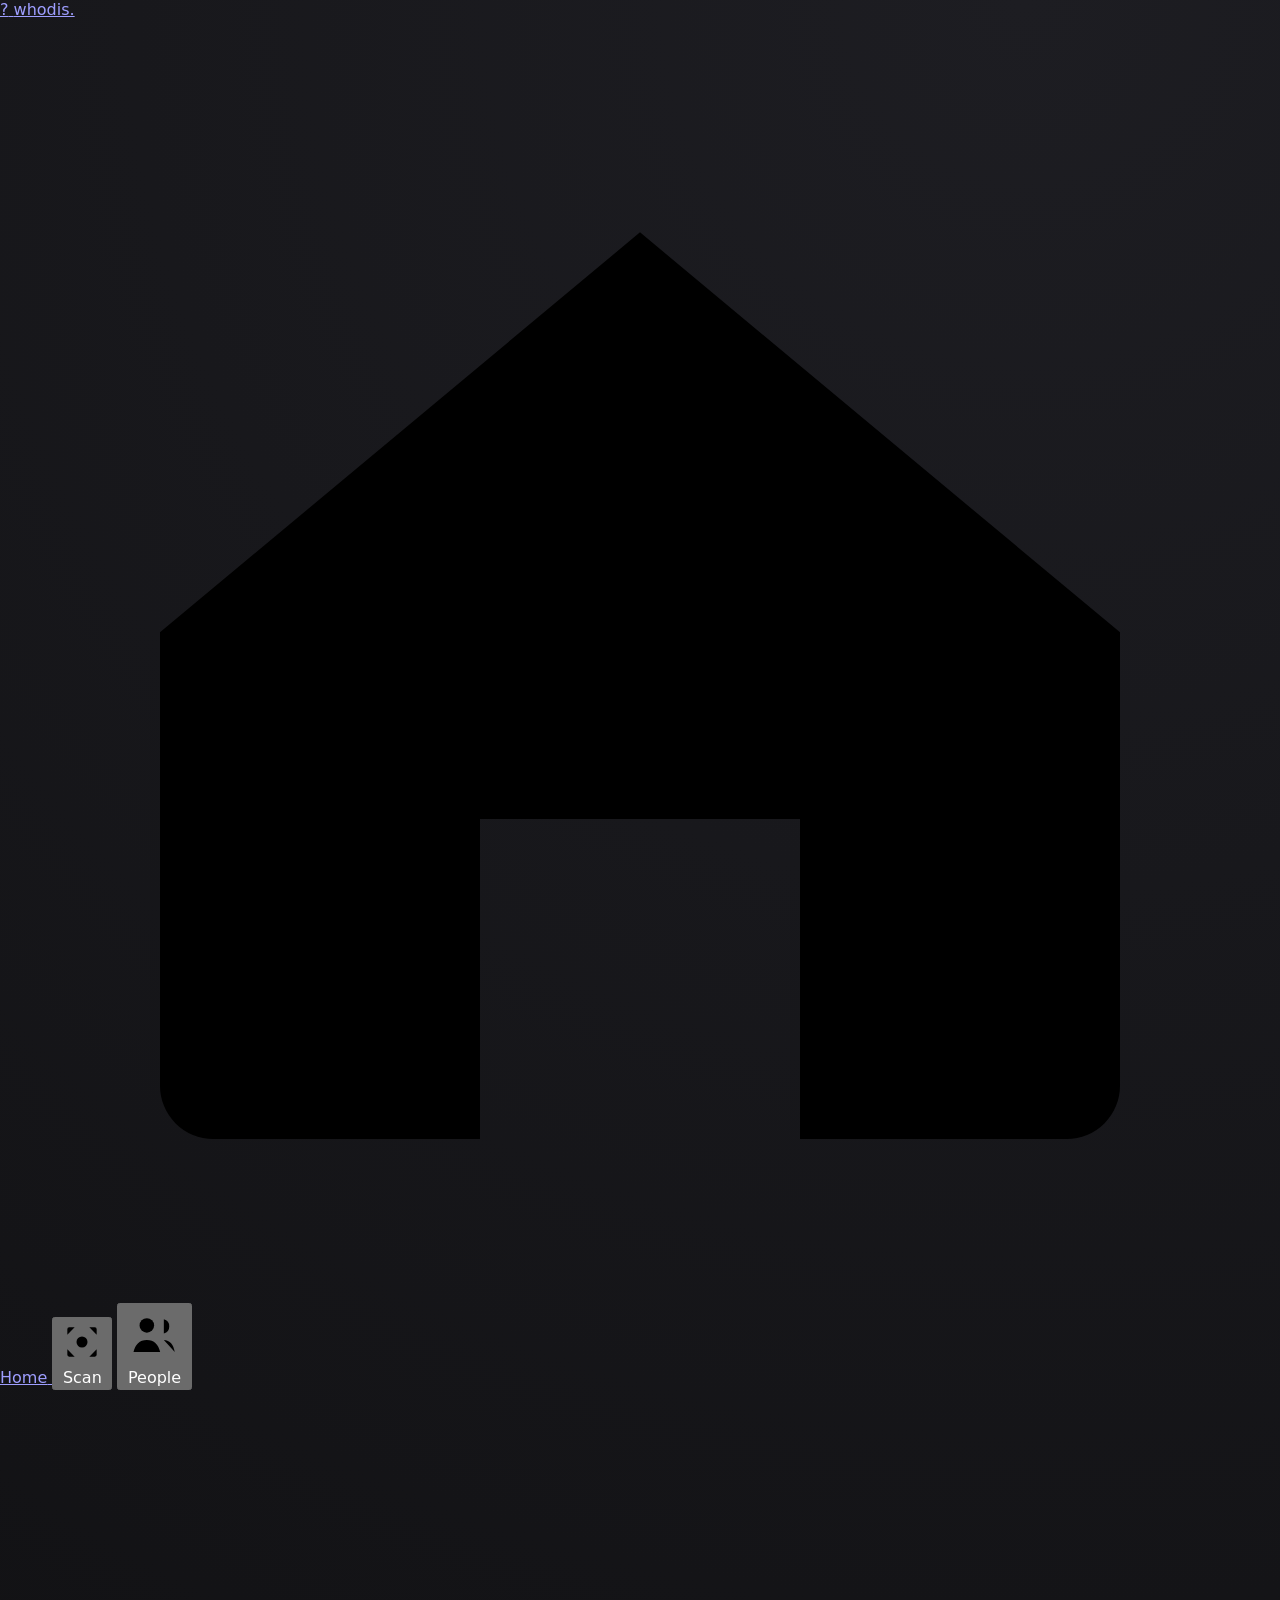
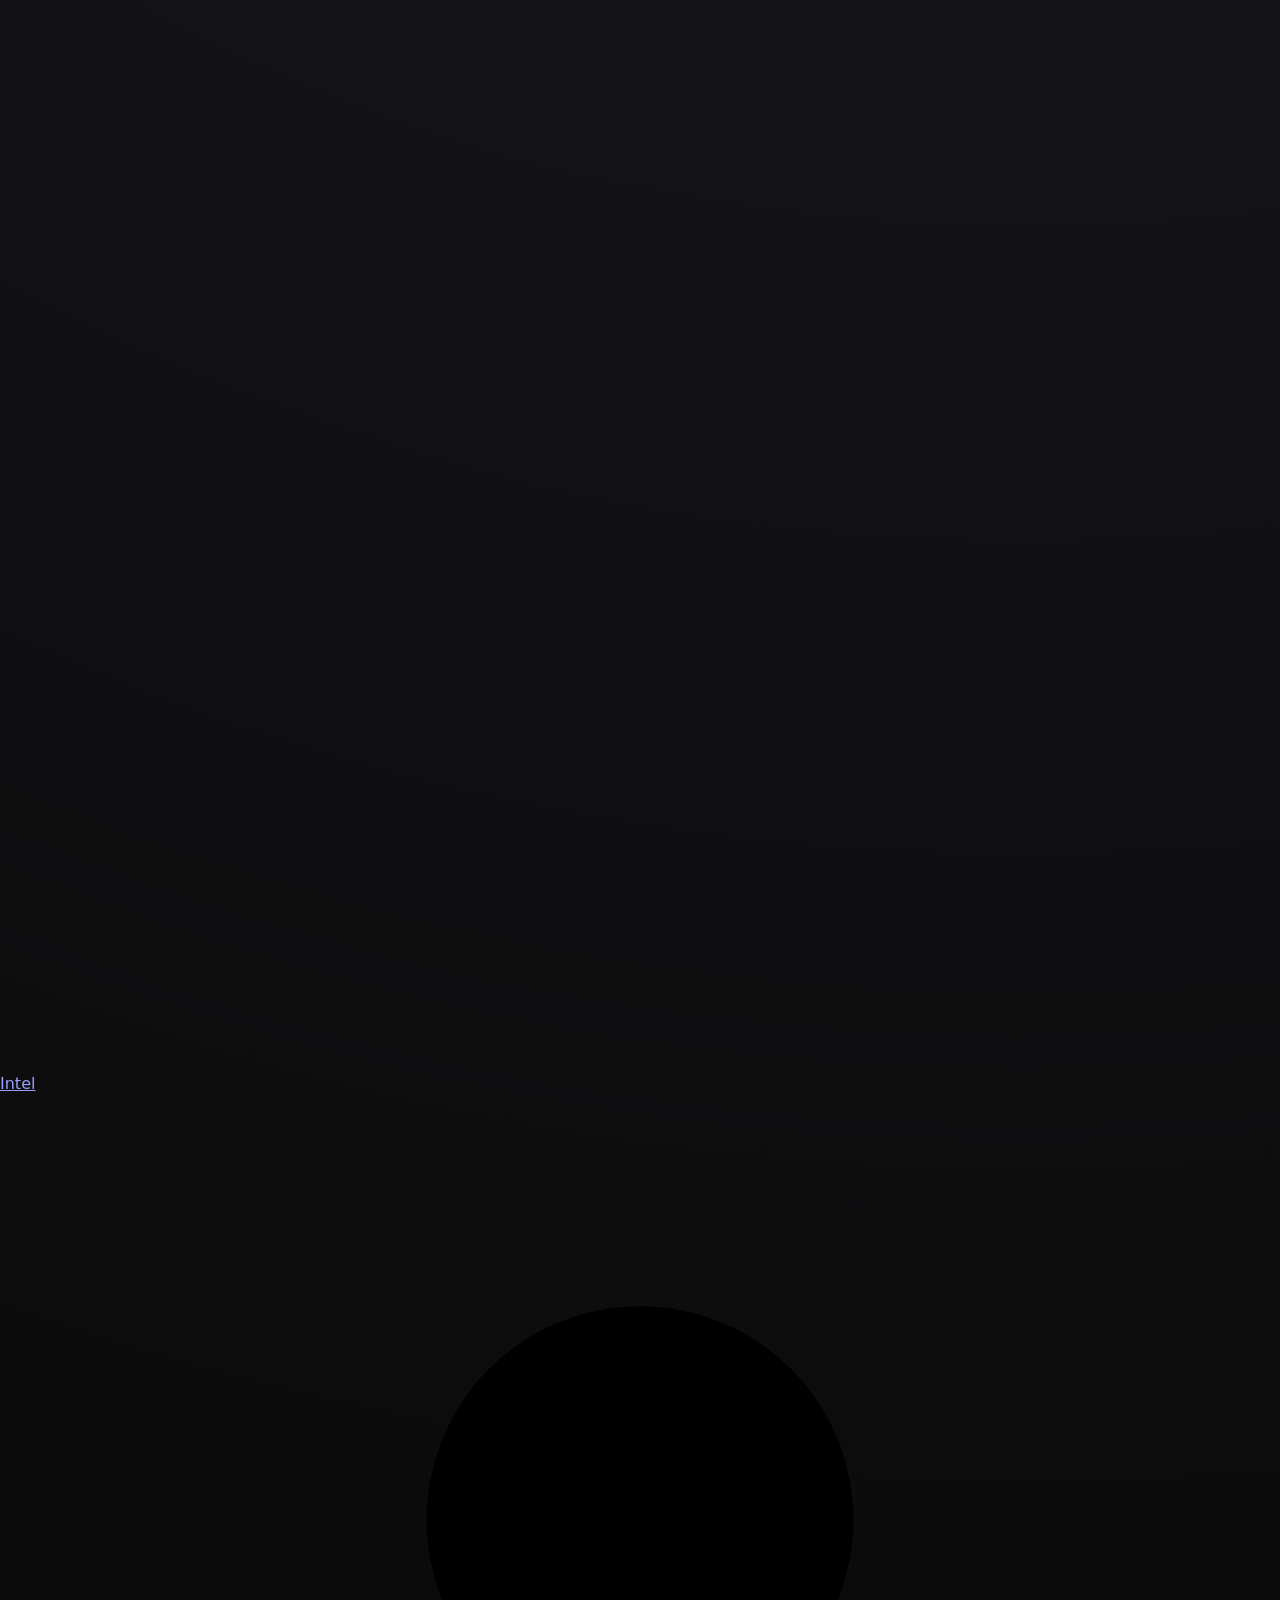
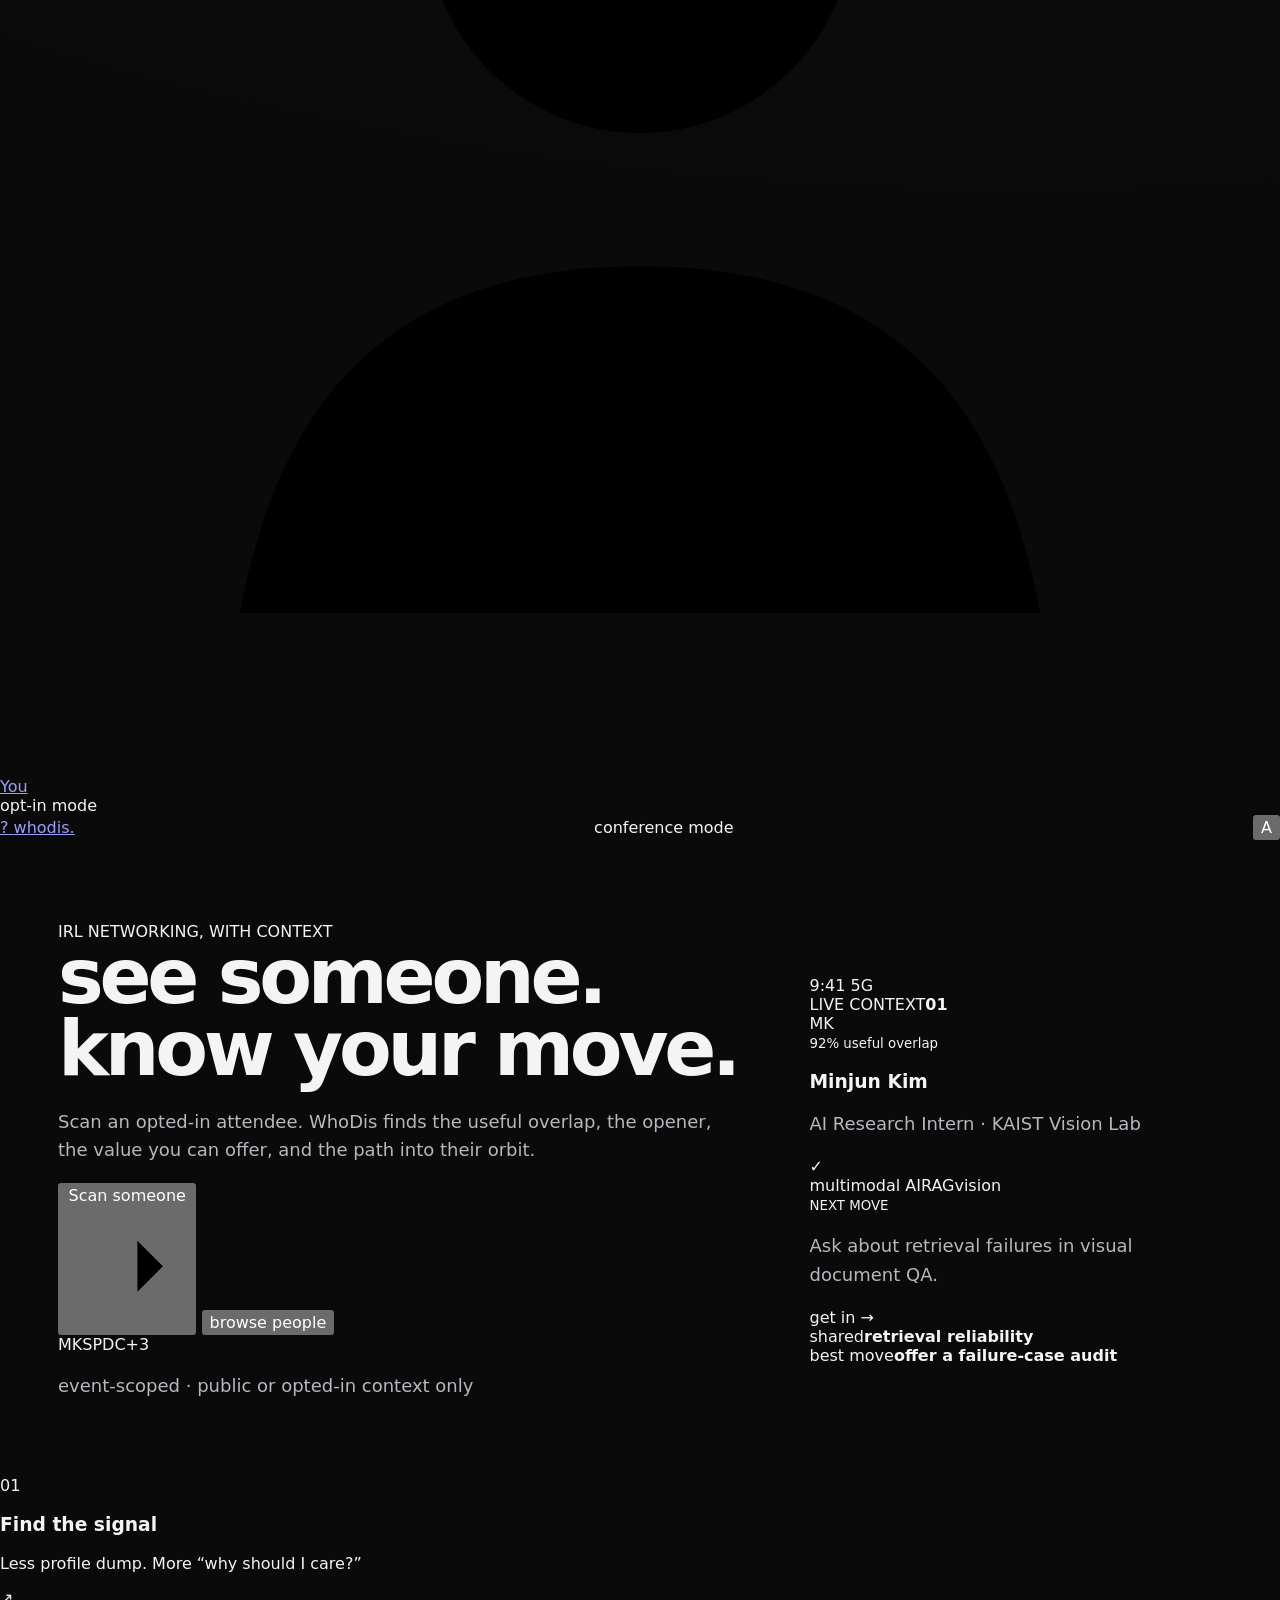
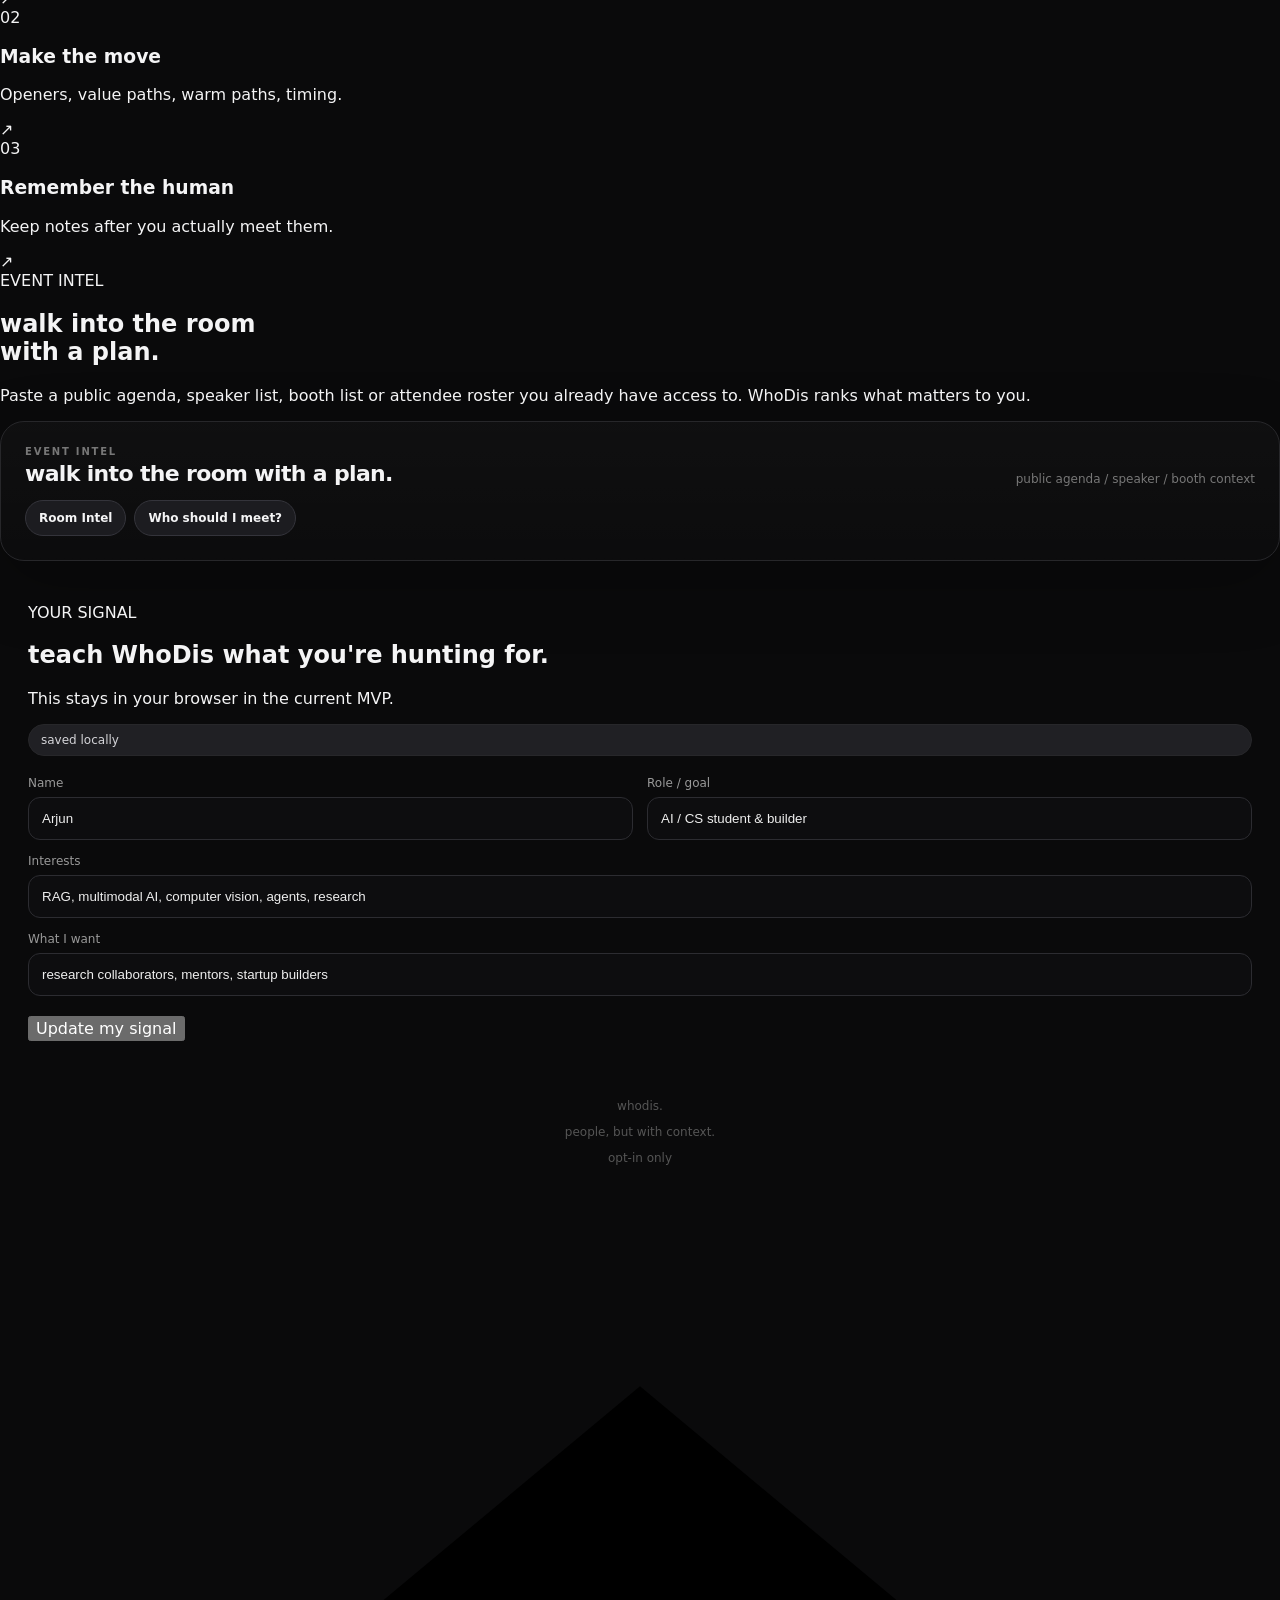
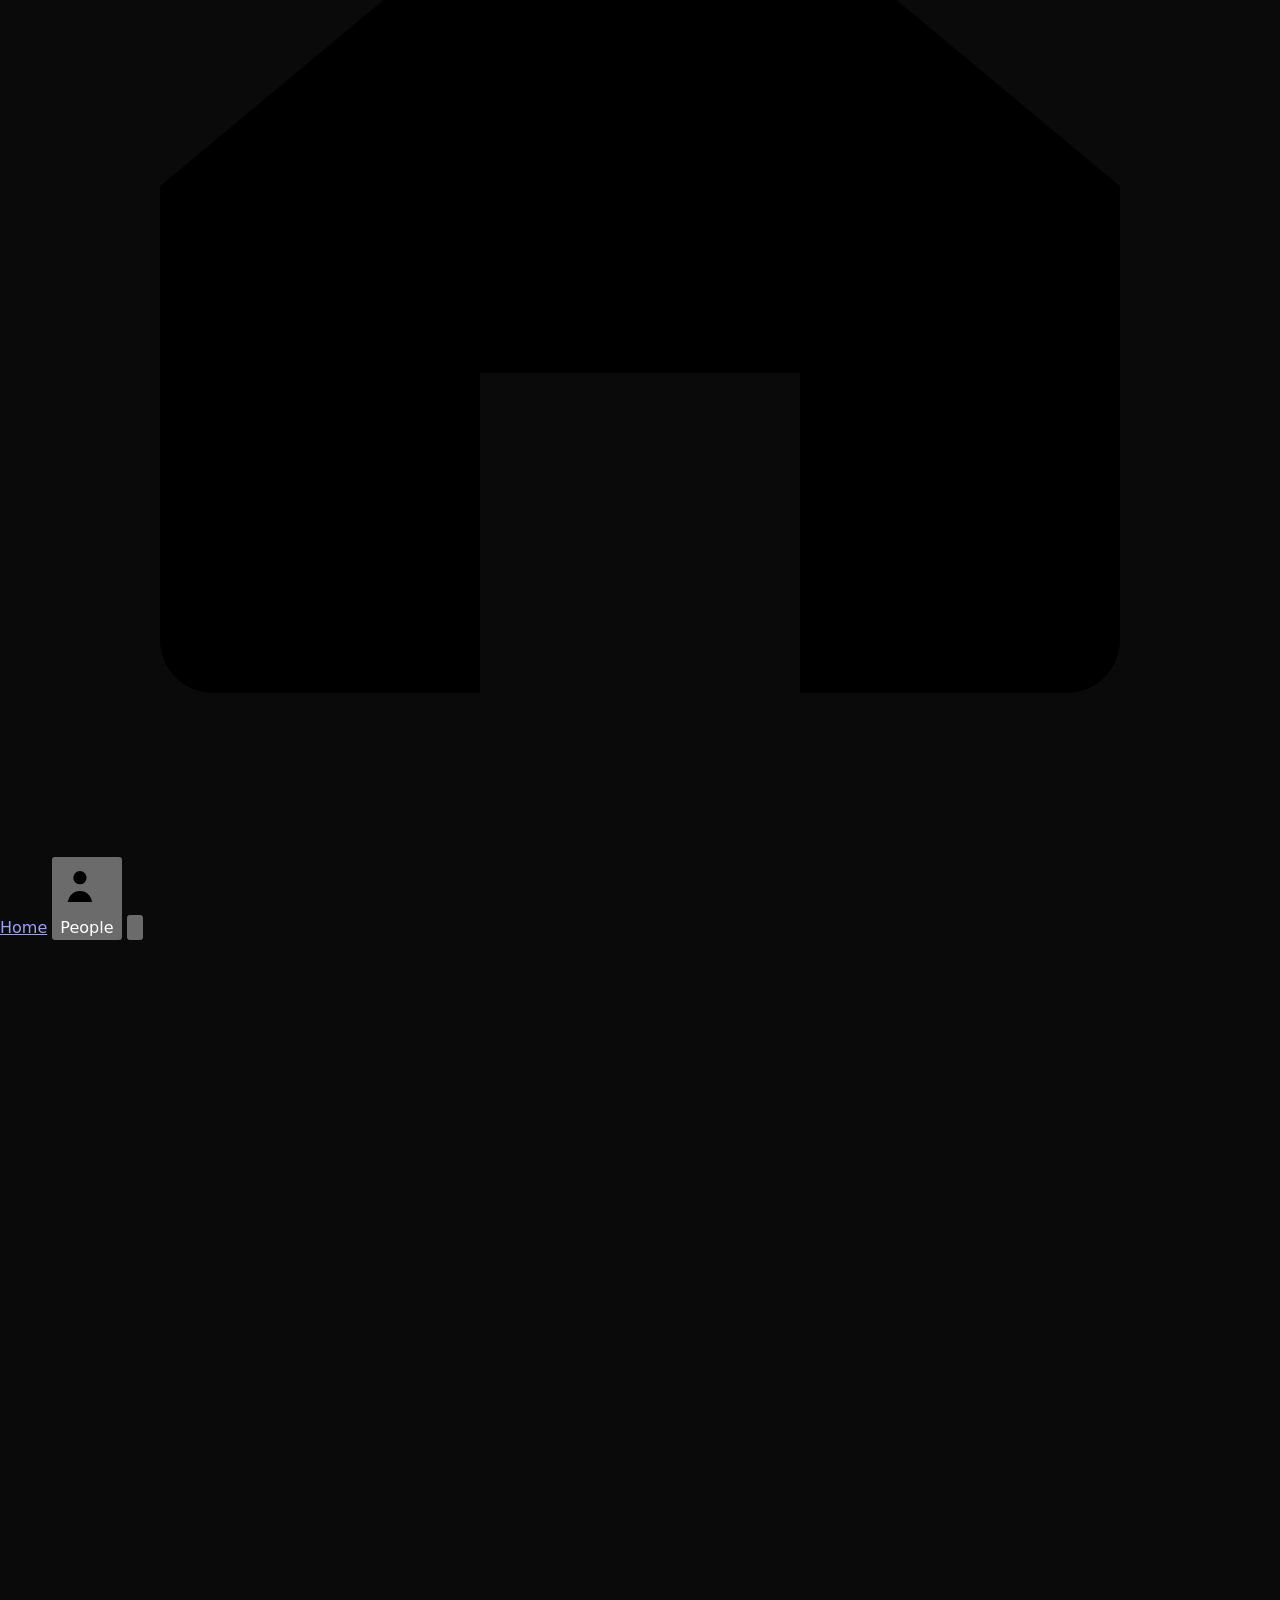
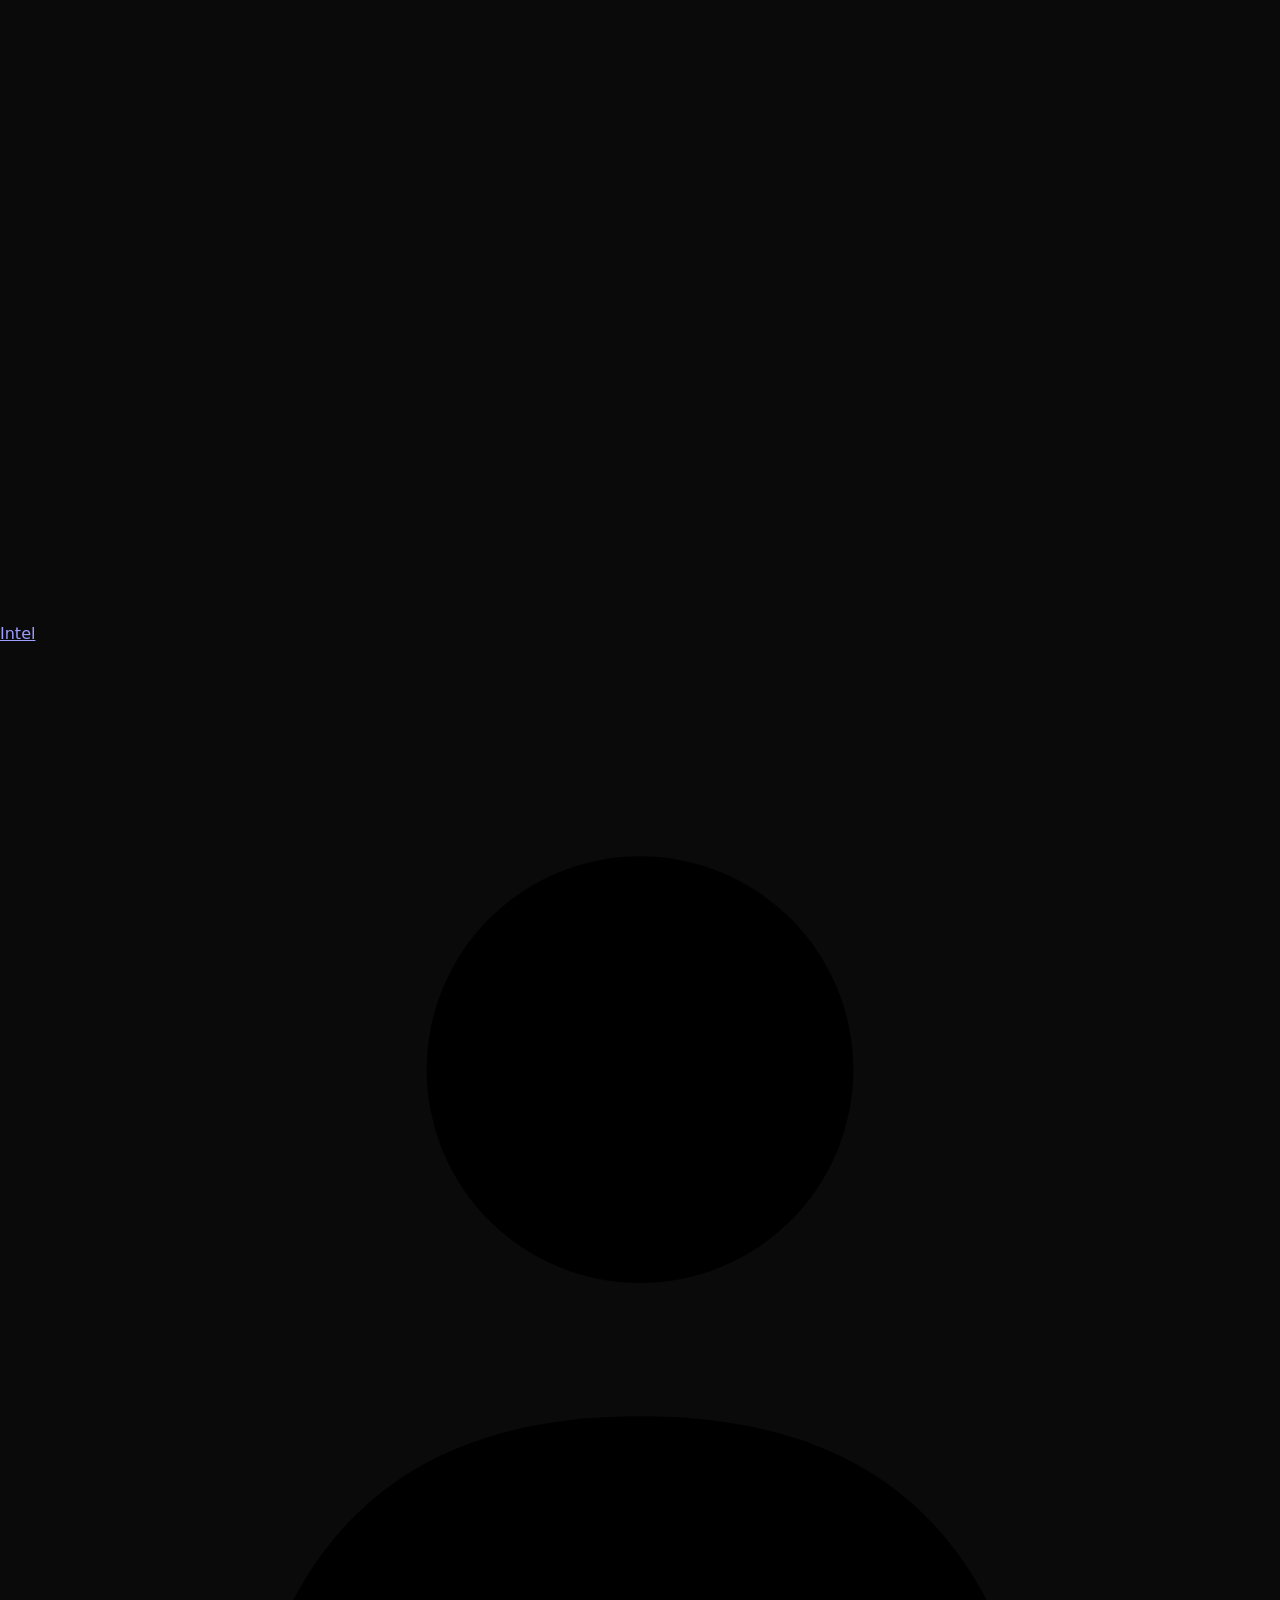
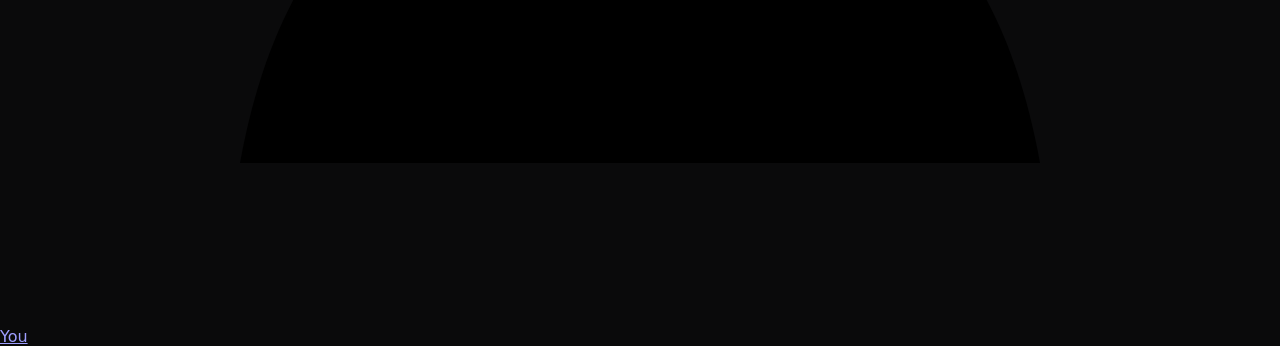
==== commit 5b38e5cc: "design: rebuild app shell around Korean SNS patterns" ====
--- a/index.html
+++ b/index.html
@@ -2,135 +2,235 @@
 <html lang="en">
 <head>
   <meta charset="utf-8" />
-  <meta name="viewport" content="width=device-width,initial-scale=1" />
-  <title>whodis.</title>
+  <meta name="viewport" content="width=device-width,initial-scale=1,viewport-fit=cover" />
+  <meta name="theme-color" content="#0a0a0b" media="(prefers-color-scheme: dark)" />
+  <meta name="theme-color" content="#f5f5f2" media="(prefers-color-scheme: light)" />
+  <meta name="color-scheme" content="dark" />
+  <meta name="description" content="WhoDis — people, but with context. An opt-in networking OS for real-world events." />
+  <title>whodis. — people, but with context</title>
   <link rel="stylesheet" href="styles.css" />
 </head>
 <body>
-  <div class="shell">
-    <header class="topbar">
-      <div class="brand"><div class="logo">?</div><div><strong>whodis.</strong><span>people, but with context.</span></div></div>
-      <div class="privacy-pill">Opt-in only</div>
-    </header>
-
-    <main>
-      <section class="hero panel">
-        <div>
-          <div class="eyebrow">CONFERENCE MODE</div>
-          <h1>Point. Scan. Know <em>why</em> you should talk.</h1>
-          <p>Match only against attendees who explicitly enrolled in the event, then surface shared context, collaboration angles, and a natural opener.</p>
-          <div class="actions">
-            <button id="openScanner" class="primary">Scan attendee</button>
-            <button id="openJoin" class="secondary">Join whodis</button>
-            <button id="openDirectory" class="secondary">Browse demo directory</button>
-          </div>
+  <div class="app-shell">
+    <aside class="rail" aria-label="Primary navigation">
+      <a class="rail-brand" href="#home" aria-label="WhoDis home">
+        <span class="brand-mark">?</span>
+        <span class="brand-word">whodis.</span>
+      </a>
+
+      <nav class="rail-nav">
+        <a class="rail-link active" href="#home" data-nav="home" aria-label="Home">
+          <svg viewBox="0 0 24 24" aria-hidden="true"><path d="M3 11.5 12 4l9 7.5V20a1 1 0 0 1-1 1h-5v-6H9v6H4a1 1 0 0 1-1-1z"/></svg>
+          <span>Home</span>
+        </a>
+        <button class="rail-link" id="railScan" type="button" aria-label="Scan">
+          <svg viewBox="0 0 24 24" aria-hidden="true"><path d="M4 8V5a1 1 0 0 1 1-1h3M16 4h3a1 1 0 0 1 1 1v3M20 16v3a1 1 0 0 1-1 1h-3M8 20H5a1 1 0 0 1-1-1v-3"/><circle cx="12" cy="12" r="3"/></svg>
+          <span>Scan</span>
+        </button>
+        <button class="rail-link" id="railPeople" type="button" aria-label="People">
+          <svg viewBox="0 0 24 24" aria-hidden="true"><circle cx="9" cy="8" r="3"/><path d="M3.5 19c.7-3.2 2.5-5 5.5-5s4.8 1.8 5.5 5M16 5.5a3 3 0 0 1 0 5.8M16 14c2.5.2 4 1.8 4.5 5"/></svg>
+          <span>People</span>
+        </button>
+        <a class="rail-link" href="#wdEventLauncher" aria-label="Intel">
+          <svg viewBox="0 0 24 24" aria-hidden="true"><path d="M4 19V9M10 19V5M16 19v-7M22 19V3"/></svg>
+          <span>Intel</span>
+        </a>
+        <a class="rail-link" href="#profile" aria-label="You">
+          <svg viewBox="0 0 24 24" aria-hidden="true"><circle cx="12" cy="8" r="4"/><path d="M4.5 21c.8-4.4 3.2-6.5 7.5-6.5s6.7 2.1 7.5 6.5"/></svg>
+          <span>You</span>
+        </a>
+      </nav>
+
+      <div class="rail-foot">
+        <span class="status-dot"></span>
+        <span>opt-in mode</span>
+      </div>
+    </aside>
+
+    <div class="main-column">
+      <header class="topbar">
+        <a class="mobile-brand" href="#home">
+          <span class="brand-mark">?</span>
+          <span class="brand-word">whodis.</span>
+        </a>
+        <div class="top-context">
+          <span class="context-dot"></span>
+          <span>conference mode</span>
         </div>
-        <div class="demo-card glow">
-          <div class="mini-camera"><div class="scanline"></div><span>SCAN</span></div>
-          <div class="mini-profile">
-            <div class="avatar">MK</div>
-            <div><b>Minjun Kim</b><small>AI Research Intern</small></div>
-          </div>
-          <div class="match-chip">92% useful overlap</div>
-          <div class="reason">Multimodal RAG × retrieval reliability</div>
-        </div>
-      </section>
-
-      <section class="grid three">
-        <article class="panel feature"><span>01</span><h3>Identity, consensually</h3><p>Face matching is event-scoped and limited to attendees who explicitly enrolled.</p></article>
-        <article class="panel feature"><span>02</span><h3>Overlap engine</h3><p>Compare interests, skills, projects and collaboration goals instead of dumping profile data.</p></article>
-        <article class="panel feature"><span>03</span><h3>Conversation assist</h3><p>Get one sharp opener based on the strongest shared context—not generic icebreakers.</p></article>
-      </section>
-
-      <section id="joinPanel" class="panel join-panel hidden">
-        <div class="section-head">
-          <div><div class="eyebrow">JOIN THIS EVENT</div><h2>make yourself discoverable</h2></div>
-          <button id="closeJoin" class="ghost">Close</button>
-        </div>
-
-        <div class="join-grid">
+        <button class="avatar-button" type="button" onclick="document.querySelector('#profile').scrollIntoView({behavior:'smooth'})" aria-label="Open your profile">A</button>
+      </header>
+
+      <main id="home">
+        <section class="hero">
+          <div class="hero-copy">
+            <div class="overline">IRL NETWORKING, WITH CONTEXT</div>
+            <h1>see someone.<br><span>know your move.</span></h1>
+            <p class="hero-sub">Scan an opted-in attendee. WhoDis finds the useful overlap, the opener, the value you can offer, and the path into their orbit.</p>
+            <div class="hero-actions">
+              <button id="openScanner" class="cta cta-primary" type="button">
+                <span>Scan someone</span>
+                <svg viewBox="0 0 24 24" aria-hidden="true"><path d="M5 12h14M14 7l5 5-5 5"/></svg>
+              </button>
+              <button id="openDirectory" class="cta cta-ghost" type="button">browse people</button>
+            </div>
+            <div class="trust-row">
+              <div class="trust-stack"><span>MK</span><span>SP</span><span>DC</span><span>+3</span></div>
+              <p>event-scoped · public or opted-in context only</p>
+            </div>
+          </div>
+
+          <div class="signal-stage" aria-label="WhoDis preview">
+            <div class="signal-orbit orbit-a"></div>
+            <div class="signal-orbit orbit-b"></div>
+            <div class="preview-phone">
+              <div class="phone-top">
+                <span>9:41</span>
+                <span class="phone-pill"></span>
+                <span>5G</span>
+              </div>
+              <div class="preview-feed">
+                <div class="preview-caption"><span>LIVE CONTEXT</span><b>01</b></div>
+                <div class="preview-face">
+                  <div class="scan-corners"><i></i><i></i><i></i><i></i></div>
+                  <div class="preview-initials">MK</div>
+                  <div class="preview-scanline"></div>
+                </div>
+                <div class="preview-person">
+                  <div>
+                    <small>92% useful overlap</small>
+                    <h3>Minjun Kim</h3>
+                    <p>AI Research Intern · KAIST Vision Lab</p>
+                  </div>
+                  <span class="verified">✓</span>
+                </div>
+                <div class="preview-tags"><span>multimodal AI</span><span>RAG</span><span>vision</span></div>
+                <div class="preview-move">
+                  <small>NEXT MOVE</small>
+                  <p>Ask about retrieval failures in visual document QA.</p>
+                  <span>get in →</span>
+                </div>
+              </div>
+              <div class="phone-nav"><i></i><i></i><b></b><i></i><i></i></div>
+            </div>
+            <div class="floating-note note-one"><span>shared</span><b>retrieval reliability</b></div>
+            <div class="floating-note note-two"><span>best move</span><b>offer a failure-case audit</b></div>
+          </div>
+        </section>
+
+        <section class="quick-grid" aria-label="What WhoDis does">
+          <article class="quick-card">
+            <span class="quick-no">01</span>
+            <div><h3>Find the signal</h3><p>Less profile dump. More “why should I care?”</p></div>
+            <span class="quick-arrow">↗</span>
+          </article>
+          <article class="quick-card">
+            <span class="quick-no">02</span>
+            <div><h3>Make the move</h3><p>Openers, value paths, warm paths, timing.</p></div>
+            <span class="quick-arrow">↗</span>
+          </article>
+          <article class="quick-card">
+            <span class="quick-no">03</span>
+            <div><h3>Remember the human</h3><p>Keep notes after you actually meet them.</p></div>
+            <span class="quick-arrow">↗</span>
+          </article>
+        </section>
+
+        <section id="workspace" class="workspace hidden">
+          <div class="workspace-head">
+            <div><span class="section-kicker">SCAN</span><h2>who's in front of you?</h2></div>
+            <button id="closeWorkspace" class="icon-button" type="button" aria-label="Close scanner">×</button>
+          </div>
+
+          <div class="workspace-grid">
+            <div class="scan-panel">
+              <div class="scanner-box">
+                <video id="video" playsinline></video>
+                <canvas id="captureCanvas" class="hidden"></canvas>
+                <div class="scanner-frame"><i></i><i></i><i></i><i></i></div>
+                <div class="scan-status" id="scanStatus">camera off</div>
+              </div>
+              <div class="scan-actions">
+                <button id="startCamera" class="cta cta-primary" type="button">Start camera</button>
+                <button id="faceMatch" class="cta cta-soft" type="button" disabled>Who dis?</button>
+                <button id="stopCamera" class="cta cta-ghost" type="button">Stop</button>
+              </div>
+              <details class="scanner-details">
+                <summary>scanner setup</summary>
+                <div class="face-config">
+                  <label>Event ID<input id="eventId" value="demo-event" /></label>
+                  <label>Face API<input id="faceApi" value="http://localhost:8000" /></label>
+                </div>
+              </details>
+              <div class="badge-fallback">
+                <span>no camera? use a demo badge</span>
+                <div class="code-row"><input id="badgeCode" placeholder="WD-MINJUN"/><button id="findBadge" class="mini-action" type="button">Find</button></div>
+              </div>
+              <p class="tiny">Matching is limited to consented attendees in the selected event. QR/badge fallback works without face matching.</p>
+            </div>
+
+            <div class="result-panel" id="resultPanel">
+              <div class="empty-state">
+                <div class="empty-radar"><span></span><i></i></div>
+                <p class="section-kicker">WAITING FOR SIGNAL</p>
+                <h3>no one selected yet.</h3>
+                <p>Scan an opted-in attendee and WhoDis will turn the match into context + a next move.</p>
+              </div>
+            </div>
+          </div>
+        </section>
+
+        <section id="directory" class="directory hidden">
+          <div class="workspace-head">
+            <div><span class="section-kicker">PEOPLE</span><h2>demo directory</h2><p>opted-in attendees only.</p></div>
+            <button id="closeDirectory" class="icon-button" type="button" aria-label="Close directory">×</button>
+          </div>
+          <div id="directoryGrid" class="directory-grid"></div>
+        </section>
+
+        <section class="intel-intro">
           <div>
+            <span class="section-kicker">EVENT INTEL</span>
+            <h2>walk into the room<br>with a plan.</h2>
+          </div>
+          <p>Paste a public agenda, speaker list, booth list or attendee roster you already have access to. WhoDis ranks what matters to you.</p>
+        </section>
+
+        <section id="profile" class="profile-builder">
+          <div class="profile-copy">
+            <span class="section-kicker">YOUR SIGNAL</span>
+            <h2>teach WhoDis what you're hunting for.</h2>
+            <p>This stays in your browser in the current MVP.</p>
+            <div class="saved" id="savedStatus">saved locally</div>
+          </div>
+          <div class="profile-form">
             <div class="form-grid">
-              <label>Event ID<input id="joinEventId" value="demo-event" /></label>
-              <label>Face API<input id="joinFaceApi" value="http://localhost:8000" /></label>
-              <label>Name<input id="joinName" placeholder="Your name" /></label>
-              <label>Role / org<input id="joinRole" placeholder="e.g. ML Engineer · KAIST" /></label>
-              <label class="wide">Interests<input id="joinInterests" placeholder="RAG, agents, computer vision" /></label>
-              <label class="wide">What you want<input id="joinGoals" placeholder="research collaborators, startup builders" /></label>
-              <label class="wide">Projects<input id="joinProjects" placeholder="Project A, Project B" /></label>
-            </div>
-
-            <label class="consent-row">
-              <input id="joinConsent" type="checkbox" />
-              <span>I agree to enroll my face for matching inside this event directory and understand I can revoke it later.</span>
-            </label>
-
-            <div class="join-actions">
-              <label class="upload-btn secondary">Choose selfie<input id="joinPhoto" type="file" accept="image/*" capture="user" hidden /></label>
-              <button id="enrollBtn" class="primary">Join whodis</button>
-            </div>
-            <p class="tiny">Your face is enrolled only into the event-scoped backend you configured here. This UI does not scrape or identify people from the public web.</p>
-          </div>
-
-          <div class="join-preview">
-            <div class="avatar xl" id="joinAvatar">?</div>
-            <h3 id="joinPreviewName">your profile card</h3>
-            <p id="joinPreviewRole">role · org</p>
-            <div id="joinPreviewTags" class="tags"></div>
-            <div id="joinStatus" class="join-status">not enrolled yet</div>
-          </div>
-        </div>
-      </section>
-
-      <section id="workspace" class="workspace hidden">
-        <div class="panel scan-panel">
-          <div class="section-head"><div><div class="eyebrow">STEP 1</div><h2>Scan attendee</h2></div><button id="closeWorkspace" class="ghost">Close</button></div>
-          <div class="scanner-box">
-            <video id="video" playsinline></video>
-            <canvas id="captureCanvas" class="hidden"></canvas>
-            <div class="scanner-frame"><i></i><i></i><i></i><i></i></div>
-            <div class="scan-status" id="scanStatus">Camera off</div>
-          </div>
-          <div class="scan-actions">
-            <button id="startCamera" class="primary">Start camera</button>
-            <button id="faceMatch" class="secondary" disabled>Who dis?</button>
-            <button id="stopCamera" class="secondary">Stop</button>
-          </div>
-
-          <div class="face-config">
-            <label>Event ID<input id="eventId" value="demo-event" /></label>
-            <label>Face API<input id="faceApi" value="http://localhost:8000" /></label>
-          </div>
-
-          <div class="or">or enter a demo badge code</div>
-          <div class="code-row"><input id="badgeCode" placeholder="Try WD-MINJUN or WD-SORA"/><button id="findBadge" class="secondary">Find</button></div>
-          <p class="tiny">Face matching sends one captured frame to the configured event API and compares it only against consented attendees in that event. QR/badge fallback still works.</p>
-        </div>
-
-        <div class="panel result-panel" id="resultPanel">
-          <div class="empty-state"><div class="empty-icon">◎</div><h3>No attendee selected</h3><p>Scan an opted-in attendee to generate a networking brief.</p></div>
-        </div>
-      </section>
-
-      <section id="directory" class="panel hidden directory">
-        <div class="section-head"><div><div class="eyebrow">DEMO DIRECTORY</div><h2>Opted-in attendees</h2></div><button id="closeDirectory" class="ghost">Close</button></div>
-        <div id="directoryGrid" class="directory-grid"></div>
-      </section>
-
-      <section class="panel profile-builder">
-        <div class="section-head"><div><div class="eyebrow">YOUR PROFILE</div><h2>tell whodis what you're looking for</h2></div><div class="saved" id="savedStatus">Saved locally</div></div>
-        <div class="form-grid">
-          <label>Name<input id="meName" value="Arjun" /></label>
-          <label>Role / goal<input id="meRole" value="AI / CS student & builder" /></label>
-          <label class="wide">Interests<input id="meInterests" value="RAG, multimodal AI, computer vision, agents, research" /></label>
-          <label class="wide">What I want<input id="meGoals" value="research collaborators, mentors, startup builders" /></label>
-        </div>
-        <button id="saveMe" class="secondary">Update my profile</button>
-      </section>
-    </main>
-
-    <footer>whodis. · people, but with context. · opt-in only</footer>
+              <label>Name<input id="meName" value="Arjun" /></label>
+              <label>Role / goal<input id="meRole" value="AI / CS student & builder" /></label>
+              <label class="wide">Interests<input id="meInterests" value="RAG, multimodal AI, computer vision, agents, research" /></label>
+              <label class="wide">What I want<input id="meGoals" value="research collaborators, mentors, startup builders" /></label>
+            </div>
+            <button id="saveMe" class="cta cta-primary" type="button">Update my signal</button>
+          </div>
+        </section>
+      </main>
+
+      <footer>
+        <span>whodis.</span>
+        <p>people, but with context.</p>
+        <span>opt-in only</span>
+      </footer>
+    </div>
+
+    <nav class="mobile-nav" aria-label="Mobile navigation">
+      <a class="mobile-nav-item active" href="#home" aria-label="Home"><svg viewBox="0 0 24 24"><path d="M3 11.5 12 4l9 7.5V20a1 1 0 0 1-1 1h-5v-6H9v6H4a1 1 0 0 1-1-1z"/></svg><span>Home</span></a>
+      <button class="mobile-nav-item" id="mobilePeople" type="button" aria-label="People"><svg viewBox="0 0 24 24"><circle cx="9" cy="8" r="3"/><path d="M3.5 19c.7-3.2 2.5-5 5.5-5s4.8 1.8 5.5 5"/></svg><span>People</span></button>
+      <button class="mobile-scan" id="mobileScan" type="button" aria-label="Scan"><svg viewBox="0 0 24 24"><path d="M4 8V5a1 1 0 0 1 1-1h3M16 4h3a1 1 0 0 1 1 1v3M20 16v3a1 1 0 0 1-1 1h-3M8 20H5a1 1 0 0 1-1-1v-3"/><circle cx="12" cy="12" r="3"/></svg></button>
+      <a class="mobile-nav-item" href="#wdEventLauncher" aria-label="Intel"><svg viewBox="0 0 24 24"><path d="M4 19V9M10 19V5M16 19v-7M22 19V3"/></svg><span>Intel</span></a>
+      <a class="mobile-nav-item" href="#profile" aria-label="You"><svg viewBox="0 0 24 24"><circle cx="12" cy="8" r="4"/><path d="M4.5 21c.8-4.4 3.2-6.5 7.5-6.5s6.7 2.1 7.5 6.5"/></svg><span>You</span></a>
+    </nav>
   </div>
-  <script src="app.js"></script>\n  <script src="feature-hub.js"></script>
+
+  <script src="app.js"></script>
+  <script src="feature-hub.js"></script>
 </body>
-</html>+</html>
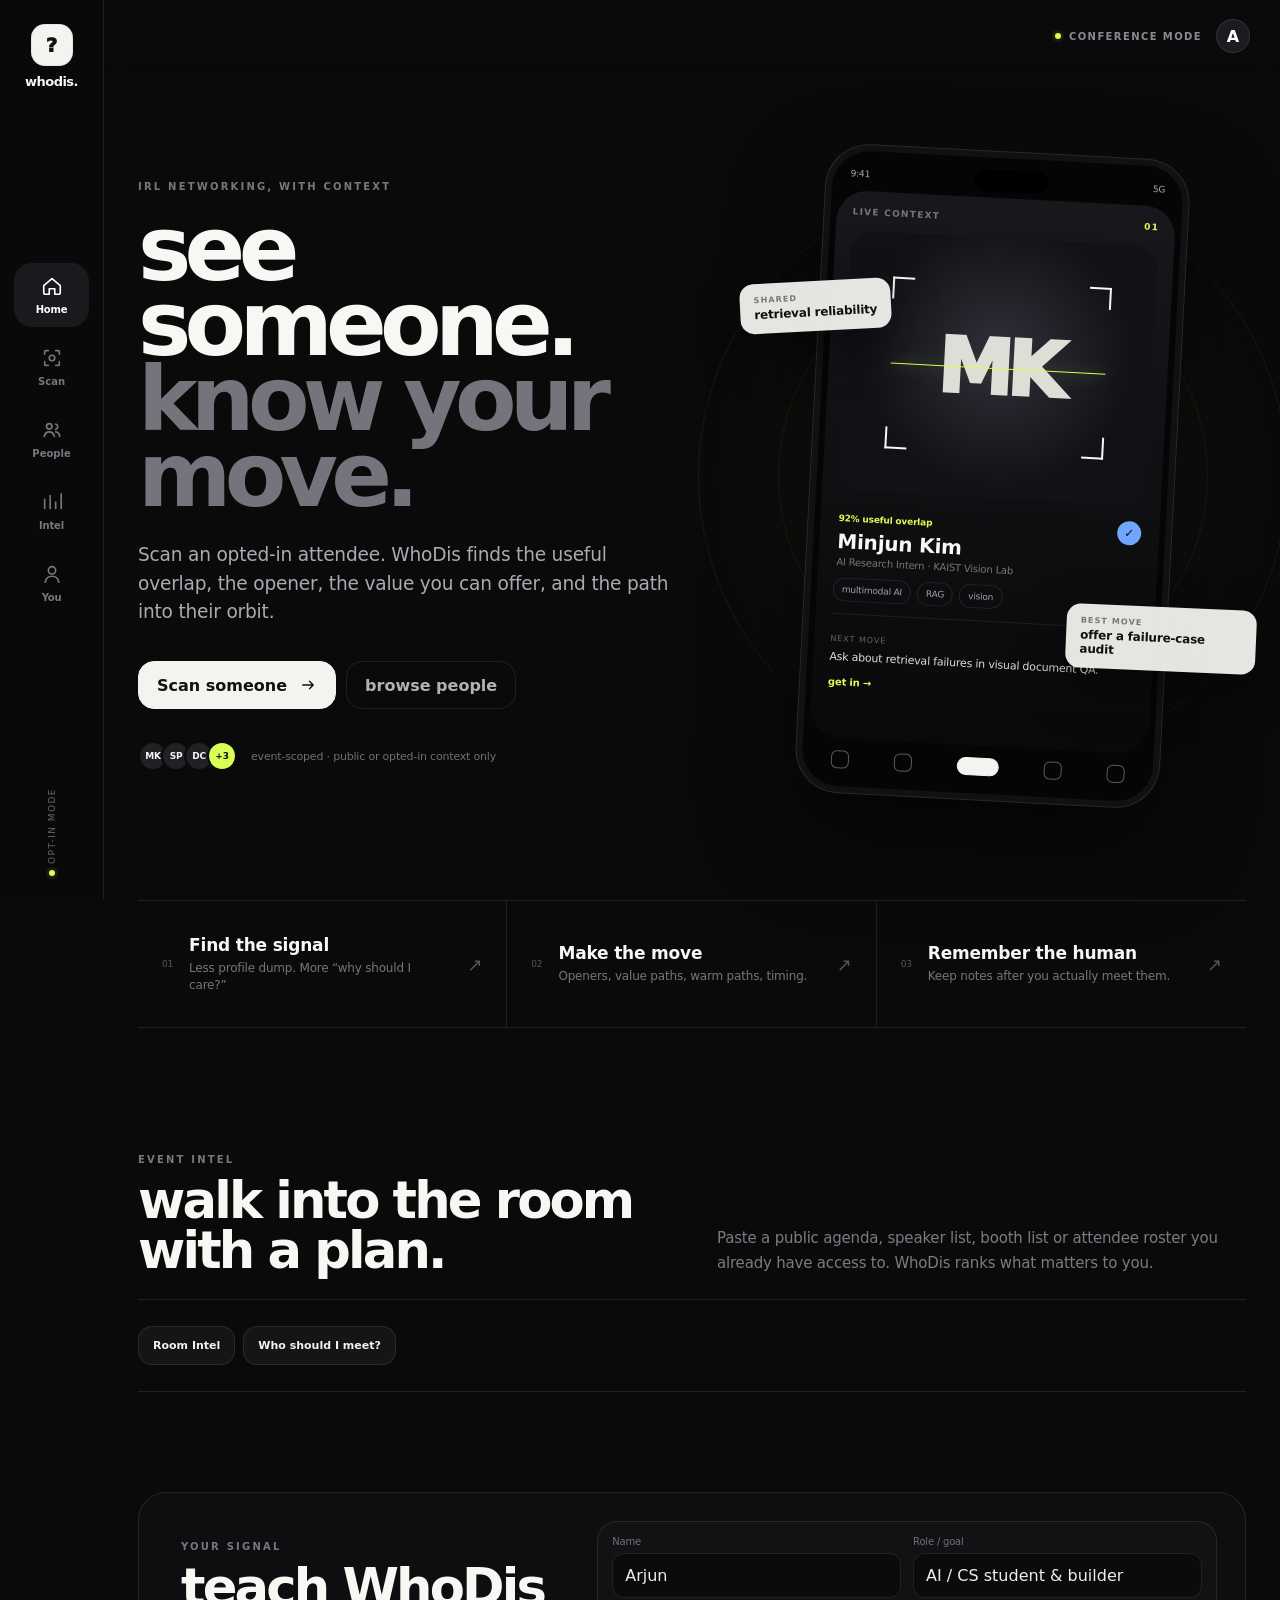
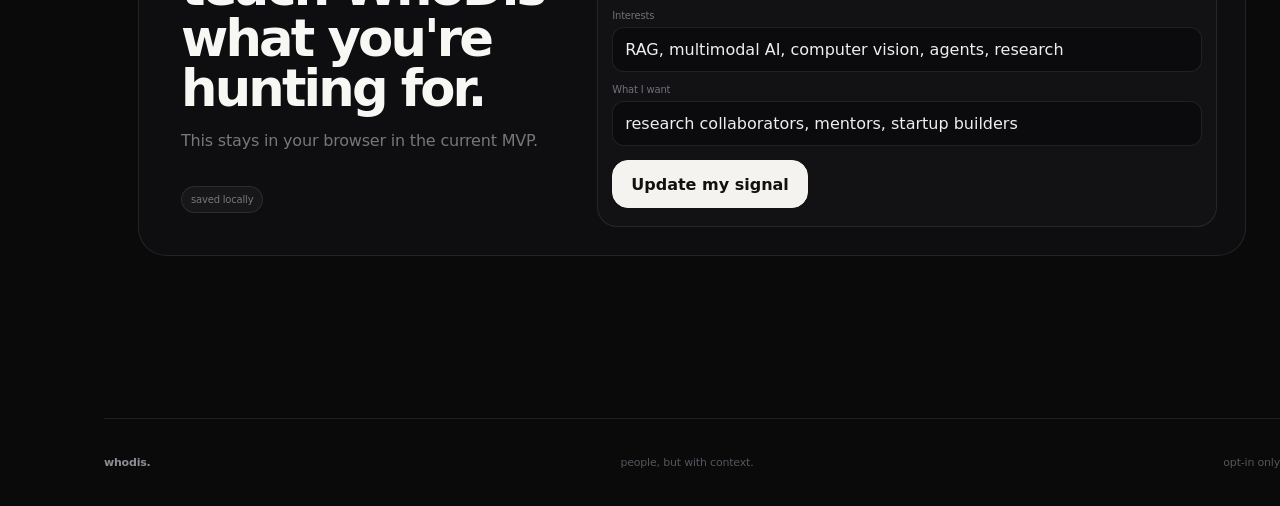
==== commit 8ff3dd51: "Point whodis frontend to hosted face API" ====
--- a/index.html
+++ b/index.html
@@ -158,7 +158,7 @@
                 <summary>scanner setup</summary>
                 <div class="face-config">
                   <label>Event ID<input id="eventId" value="demo-event" /></label>
-                  <label>Face API<input id="faceApi" value="http://localhost:8000" /></label>
+                  <label>Face API<input id="faceApi" value="https://whodis-api.onrender.com" /></label>
                 </div>
               </details>
               <div class="badge-fallback">
--- a/styles.css
+++ b/styles.css
@@ -1 +1,124 @@
-:root{--bg:#0a0a0b;--panel:#121214;--panel2:#17171a;--text:#f4f4f5;--muted:#a1a1aa;--line:#27272a;--accent:#f4f4f5;--soft:#202024;--radius:24px}*{box-sizing:border-box}body{margin:0;background:radial-gradient(circle at 80% 0%,#1d1d22 0,transparent 34%),var(--bg);color:var(--text);font-family:Inter,ui-sans-serif,system-ui,-apple-system,BlinkMacSystemFont,"Segoe UI",sans-serif}.shell{max-width:1180px;margin:auto;padding:24px}.topbar{display:flex;justify-content:space-between;align-items:center;margin-bottom:24px}.brand{display:flex;gap:12px;align-items:center}.brand .logo{width:40px;height:40px;border-radius:13px;background:#f5f5f5;color:#050505;display:grid;place-items:center;font-weight:900}.brand strong,.brand span{display:block}.brand span{color:var(--muted);font-size:12px;margin-top:2px}.privacy-pill,.match-chip,.saved{border:1px solid var(--line);background:var(--soft);padding:8px 12px;border-radius:99px;font-size:12px;color:#d4d4d8}.panel{background:linear-gradient(180deg,rgba(255,255,255,.025),rgba(255,255,255,.008));border:1px solid var(--line);border-radius:var(--radius);box-shadow:0 22px 70px rgba(0,0,0,.23)}.hero{padding:58px;display:grid;grid-template-columns:1.25fr .75fr;gap:64px;align-items:center;min-height:520px}.eyebrow{font-size:11px;letter-spacing:.22em;color:#8c8c95;font-weight:800;margin-bottom:14px}.hero h1{font-size:clamp(44px,6vw,78px);line-height:.94;margin:0 0 22px;letter-spacing:-.055em;max-width:760px}.hero h1 em{font-style:normal;color:#a1a1aa}.hero p{font-size:18px;line-height:1.6;color:#b7b7bf;max-width:690px}.actions,.scan-actions,.join-actions{display:flex;gap:10px;margin-top:28px;flex-wrap:wrap}button{font:inherit;cursor:pointer}.primary,.secondary,.ghost{border-radius:14px;padding:13px 17px;border:1px solid var(--line);font-weight:700}.primary{background:#f4f4f5;color:#0a0a0b;border-color:#f4f4f5}.secondary{background:#1a1a1d;color:#eee}.ghost{background:transparent;color:#aaa}.demo-card{padding:20px;background:#0e0e10;border:1px solid #2d2d33;border-radius:28px;position:relative;overflow:hidden}.glow:before{content:"";position:absolute;inset:-40% 25% 45% -30%;background:radial-gradient(circle,rgba(255,255,255,.16),transparent 65%);pointer-events:none}.mini-camera{height:240px;border-radius:20px;background:linear-gradient(135deg,#25252b,#111114);position:relative;display:grid;place-items:center;overflow:hidden;color:#777;font-weight:800;letter-spacing:.2em}.scanline{position:absolute;width:84%;height:1px;background:#fff;box-shadow:0 0 18px #fff;animation:scan 2.3s ease-in-out infinite}@keyframes scan{0%,100%{transform:translateY(-80px);opacity:.2}50%{transform:translateY(80px);opacity:.9}}.mini-profile{display:flex;align-items:center;gap:12px;margin-top:18px}.avatar{width:48px;height:48px;border-radius:50%;display:grid;place-items:center;background:#ededee;color:#111;font-weight:900}.avatar.xl{width:86px;height:86px;font-size:28px}.mini-profile small{display:block;color:#909099;margin-top:4px}.match-chip{display:inline-block;margin-top:18px}.reason{font-size:20px;font-weight:800;margin-top:12px;letter-spacing:-.02em}.grid.three{display:grid;grid-template-columns:repeat(3,1fr);gap:14px;margin-top:14px}.feature{padding:26px}.feature span{color:#777;font-size:12px}.feature h3{font-size:20px}.feature p{color:#999;line-height:1.55}.workspace{display:grid;grid-template-columns:.9fr 1.1fr;gap:14px;margin-top:14px}.scan-panel,.result-panel,.directory,.profile-builder,.join-panel{padding:28px}.section-head{display:flex;justify-content:space-between;gap:12px;align-items:flex-start}.section-head h2{margin:0;font-size:28px;letter-spacing:-.03em}.scanner-box{height:340px;border:1px dashed #35353a;border-radius:20px;margin-top:20px;position:relative;background:#09090b;overflow:hidden;display:grid;place-items:center}.scanner-box video{width:100%;height:100%;object-fit:cover}.scanner-frame{position:absolute;width:66%;aspect-ratio:1;border:1px solid rgba(255,255,255,.18)}.scanner-frame i{position:absolute;width:26px;height:26px;border-color:#fff}.scanner-frame i:nth-child(1){left:-1px;top:-1px;border-left:2px solid;border-top:2px solid}.scanner-frame i:nth-child(2){right:-1px;top:-1px;border-right:2px solid;border-top:2px solid}.scanner-frame i:nth-child(3){left:-1px;bottom:-1px;border-left:2px solid;border-bottom:2px solid}.scanner-frame i:nth-child(4){right:-1px;bottom:-1px;border-right:2px solid;border-bottom:2px solid}.scan-status{position:absolute;bottom:14px;background:rgba(0,0,0,.7);padding:7px 10px;border-radius:10px;font-size:12px}.or{color:#777;font-size:12px;text-align:center;margin:24px 0 10px}.code-row{display:flex;gap:8px}.code-row input,.form-grid input,.face-config input{width:100%;background:#0d0d0f;border:1px solid #2c2c31;color:#eee;border-radius:12px;padding:13px}.tiny{font-size:11px;color:#666;line-height:1.5}.empty-state{text-align:center;display:grid;place-items:center;min-height:520px;color:#777}.empty-icon{font-size:54px}.result-top{display:flex;gap:16px;align-items:center}.result-top .avatar{width:70px;height:70px;font-size:20px}.result-top h2{margin:0 0 4px}.result-top p{margin:0;color:#999}.score{margin-left:auto;text-align:right}.score b{font-size:30px}.score small{display:block;color:#777}.brief{display:grid;grid-template-columns:1fr 1fr;gap:12px;margin-top:24px}.brief-card{padding:18px;border-radius:18px;background:#0e0e10;border:1px solid #25252a}.brief-card.wide{grid-column:1/-1}.brief-card label{font-size:11px;letter-spacing:.12em;color:#777}.brief-card p{margin:10px 0 0;line-height:1.5}.tags{display:flex;gap:7px;flex-wrap:wrap;margin-top:10px}.tag{font-size:12px;background:#202024;border:1px solid #303036;border-radius:999px;padding:7px 10px}.directory{margin-top:14px}.directory-grid{display:grid;grid-template-columns:repeat(3,1fr);gap:12px;margin-top:22px}.person-card{padding:18px;border:1px solid #27272c;border-radius:18px;background:#0f0f11;cursor:pointer;transition:.2s}.person-card:hover{transform:translateY(-2px);border-color:#414149}.person-card h4{margin:14px 0 4px}.person-card p{margin:0;color:#83838d;font-size:13px}.profile-builder,.join-panel{margin-top:14px}.form-grid{display:grid;grid-template-columns:1fr 1fr;gap:14px;margin:20px 0}.form-grid label,.face-config label{font-size:12px;color:#999}.form-grid input,.face-config input{margin-top:7px}.wide{grid-column:1/-1}.hidden{display:none!important}.face-config{display:grid;grid-template-columns:1fr 1fr;gap:10px;margin-top:16px}.scan-actions button:disabled,.join-actions button:disabled{opacity:.38;cursor:not-allowed}.join-grid{display:grid;grid-template-columns:1.2fr .8fr;gap:28px;margin-top:18px}.join-preview{border:1px solid var(--line);border-radius:22px;background:#0d0d0f;min-height:360px;padding:26px;display:flex;flex-direction:column;align-items:flex-start;justify-content:center}.join-preview h3{font-size:28px;margin:18px 0 6px}.join-preview p{margin:0;color:#8e8e98}.join-status{margin-top:22px;font-size:12px;color:#c7c7ce;background:#17171a;border:1px solid #2d2d33;border-radius:12px;padding:10px 12px}.consent-row{display:flex;gap:10px;align-items:flex-start;color:#aaa;font-size:12px;line-height:1.5}.consent-row input{margin-top:2px}.upload-btn{display:inline-flex;align-items:center;justify-content:center;cursor:pointer}footer{text-align:center;color:#555;padding:30px 0 8px;font-size:12px}@media(max-width:800px){.shell{padding:14px}.hero{grid-template-columns:1fr;padding:30px;gap:30px}.hero h1{font-size:48px}.grid.three,.workspace,.directory-grid,.join-grid{grid-template-columns:1fr}.form-grid{grid-template-columns:1fr}.wide{grid-column:auto}.topbar .brand span{display:none}.brief{grid-template-columns:1fr}.brief-card.wide{grid-column:auto}.face-config{grid-template-columns:1fr}}+:root{
+  --ink:#0a0a0b;--ink-2:#101012;--ink-3:#17171a;--paper:#f4f3ef;--paper-2:#e9e8e3;
+  --text:#f7f7f4;--muted:#9b9ba4;--muted-2:#6c6c74;--line:rgba(255,255,255,.09);
+  --lime:#d9ff55;--pink:#ff4d8d;--blue:#72a5ff;--radius:24px;--ease-out:cubic-bezier(.23,1,.32,1);
+}
+*{box-sizing:border-box}
+html{scroll-behavior:smooth;-webkit-tap-highlight-color:transparent;overscroll-behavior:none;background:var(--ink)}
+body{margin:0;background:var(--ink);color:var(--text);font-family:Inter,ui-sans-serif,system-ui,-apple-system,BlinkMacSystemFont,"Segoe UI",sans-serif;letter-spacing:-.012em}
+button,input,textarea,select{font:inherit}
+button,a,[role=button]{touch-action:manipulation}
+button{cursor:pointer}
+a{color:inherit;text-decoration:none}
+svg{fill:none;stroke:currentColor;stroke-width:1.8;stroke-linecap:round;stroke-linejoin:round}
+::selection{background:var(--lime);color:#111}
+
+.app-shell{min-height:100dvh}
+.rail{position:fixed;inset:0 auto 0 0;width:104px;border-right:1px solid var(--line);background:rgba(10,10,11,.84);backdrop-filter:blur(24px);display:flex;flex-direction:column;align-items:center;padding:24px 14px;z-index:40}
+.rail-brand{display:flex;flex-direction:column;gap:8px;align-items:center}
+.brand-mark{width:42px;height:42px;border-radius:14px;background:var(--paper);color:#111;display:grid;place-items:center;font-weight:950;font-size:20px;box-shadow:inset 0 0 0 1px rgba(0,0,0,.06)}
+.brand-word{font-size:13px;font-weight:900;letter-spacing:-.04em}
+.rail-nav{display:flex;flex-direction:column;gap:8px;width:100%;margin:auto 0}
+.rail-link{appearance:none;border:0;background:transparent;color:#777780;border-radius:18px;display:flex;flex-direction:column;align-items:center;justify-content:center;gap:7px;min-height:64px;font-size:10px;font-weight:750;transition:background 160ms var(--ease-out),color 160ms var(--ease-out),transform 120ms var(--ease-out)}
+.rail-link svg{width:22px;height:22px}.rail-link.active{background:#1a1a1e;color:#fff}
+.rail-link:active{transform:scale(.97)}
+.rail-foot{font-size:9px;color:#66666f;display:flex;align-items:center;gap:6px;writing-mode:vertical-rl;transform:rotate(180deg);text-transform:uppercase;letter-spacing:.16em}
+.status-dot,.context-dot{width:6px;height:6px;border-radius:50%;background:var(--lime);box-shadow:0 0 0 3px rgba(217,255,85,.08)}
+.main-column{margin-left:104px;min-height:100dvh}
+.topbar{height:72px;position:sticky;top:0;z-index:30;display:flex;align-items:center;justify-content:flex-end;padding:0 30px;background:linear-gradient(to bottom,rgba(10,10,11,.94),rgba(10,10,11,.62),transparent);backdrop-filter:blur(12px)}
+.mobile-brand{display:none}.top-context{display:flex;align-items:center;gap:8px;font-size:10px;color:#8a8a93;text-transform:uppercase;letter-spacing:.14em;font-weight:800;margin-right:14px}
+.avatar-button{width:34px;height:34px;border:1px solid var(--line);border-radius:50%;background:#1c1c20;color:#fff;font-weight:800}
+main{max-width:1480px;margin:0 auto;padding:0 34px 72px}
+.hero{min-height:calc(100svh - 72px);display:grid;grid-template-columns:minmax(0,1.03fr) minmax(420px,.97fr);align-items:center;gap:clamp(34px,5vw,90px);padding:54px 0 74px}
+.overline,.section-kicker{font-size:10px;letter-spacing:.22em;font-weight:900;color:#777780}
+.hero h1{font-size:clamp(58px,7vw,112px);line-height:.84;letter-spacing:-.075em;margin:20px 0 28px;font-weight:900}
+.hero h1 span{color:#74747d}
+.hero-sub{font-size:clamp(17px,1.45vw,22px);line-height:1.55;color:#aaaab2;max-width:640px;margin:0}
+.hero-actions{display:flex;gap:10px;margin-top:34px}
+.cta{border:1px solid var(--line);border-radius:16px;min-height:48px;padding:0 18px;font-weight:850;display:inline-flex;align-items:center;justify-content:center;gap:12px;transition:transform 120ms var(--ease-out),background 160ms var(--ease-out),border-color 160ms var(--ease-out)}
+.cta:active,.mini-action:active,.icon-button:active,.avatar-button:active{transform:scale(.97)}
+.cta svg{width:18px;height:18px}
+.cta-primary{background:var(--paper);border-color:var(--paper);color:#111}
+.cta-ghost{background:transparent;color:#b1b1b8}.cta-soft{background:#1c1c20;color:#f4f4f5}
+.cta:disabled{opacity:.4;cursor:not-allowed}
+.trust-row{display:flex;align-items:center;gap:14px;margin-top:32px}.trust-row p{font-size:11px;color:#6f6f77;margin:0}
+.trust-stack{display:flex}.trust-stack span{width:30px;height:30px;border-radius:50%;background:#202025;border:2px solid var(--ink);display:grid;place-items:center;font-size:9px;font-weight:850;margin-left:-7px}.trust-stack span:first-child{margin-left:0}.trust-stack span:last-child{background:var(--lime);color:#111}
+
+.signal-stage{min-height:650px;position:relative;display:grid;place-items:center;isolation:isolate}
+.signal-orbit{position:absolute;border:1px solid rgba(255,255,255,.06);border-radius:50%;z-index:-2}.orbit-a{width:590px;height:590px}.orbit-b{width:430px;height:430px}
+.signal-stage:before{content:"";position:absolute;width:330px;height:330px;border-radius:50%;background:rgba(217,255,85,.09);filter:blur(90px);z-index:-3}
+.preview-phone{width:min(365px,82vw);height:650px;border-radius:44px;background:#050506;border:1px solid rgba(255,255,255,.15);box-shadow:0 40px 90px rgba(0,0,0,.55),inset 0 0 0 6px #111114;padding:12px;transform:rotate(3deg);position:relative}
+.phone-top{height:34px;display:flex;justify-content:space-between;align-items:center;padding:0 12px;font-size:9px;color:#aaa}.phone-pill{width:74px;height:22px;border-radius:99px;background:#000}
+.preview-feed{height:548px;border-radius:31px;overflow:hidden;background:linear-gradient(180deg,#17171c,#09090b);padding:16px;position:relative}
+.preview-caption{display:flex;justify-content:space-between;color:#777;font-size:9px;letter-spacing:.14em;font-weight:800}.preview-caption b{color:var(--lime)}
+.preview-face{height:260px;margin-top:14px;border-radius:24px;background:radial-gradient(circle at 50% 45%,#303039,#111116 64%);display:grid;place-items:center;position:relative;overflow:hidden}
+.preview-initials{font-size:76px;font-weight:950;letter-spacing:-.08em;color:#deded9}
+.scan-corners{position:absolute;inset:44px}.scan-corners i{position:absolute;width:22px;height:22px;border-color:rgba(217,255,85,.9)}.scan-corners i:nth-child(1){left:0;top:0;border-left:2px solid;border-top:2px solid}.scan-corners i:nth-child(2){right:0;top:0;border-right:2px solid;border-top:2px solid}.scan-corners i:nth-child(3){left:0;bottom:0;border-left:2px solid;border-bottom:2px solid}.scan-corners i:nth-child(4){right:0;bottom:0;border-right:2px solid;border-bottom:2px solid}
+.preview-scanline{position:absolute;left:15%;right:15%;height:1px;background:var(--lime);box-shadow:0 0 18px rgba(217,255,85,.8);animation:scanline 2.7s var(--ease-out) infinite alternate}
+@keyframes scanline{from{transform:translateY(-76px);opacity:.25}to{transform:translateY(76px);opacity:1}}
+.preview-person{display:flex;justify-content:space-between;gap:12px;align-items:flex-start;padding:16px 2px 10px}.preview-person small{font-size:9px;color:var(--lime);font-weight:800}.preview-person h3{margin:4px 0 3px;font-size:20px}.preview-person p{font-size:10px;color:#777;margin:0}.verified{width:24px;height:24px;border-radius:50%;background:var(--blue);display:grid;place-items:center;color:#111;font-size:12px;font-weight:900}
+.preview-tags{display:flex;gap:6px;overflow:hidden}.preview-tags span{font-size:9px;white-space:nowrap;border:1px solid rgba(255,255,255,.09);border-radius:99px;padding:6px 8px;color:#a1a1a8}
+.preview-move{margin-top:12px;border-top:1px solid rgba(255,255,255,.08);padding-top:12px}.preview-move small{font-size:8px;letter-spacing:.12em;color:#666}.preview-move p{font-size:11px;line-height:1.35;margin:5px 0;color:#ddd}.preview-move span{font-size:10px;color:var(--lime);font-weight:850}
+.phone-nav{height:42px;display:flex;justify-content:space-around;align-items:center}.phone-nav i,.phone-nav b{width:18px;height:18px;border:1.5px solid #5a5a61;border-radius:6px}.phone-nav b{width:42px;border-radius:14px;background:var(--paper);border-color:var(--paper)}
+.floating-note{position:absolute;background:rgba(244,243,239,.94);color:#111;padding:12px 14px;border-radius:14px;box-shadow:0 18px 50px rgba(0,0,0,.35);max-width:190px;transform:rotate(-3deg)}.floating-note span{display:block;font-size:8px;text-transform:uppercase;letter-spacing:.14em;color:#777;font-weight:800}.floating-note b{display:block;font-size:12px;margin-top:3px}.note-one{left:0;top:20%}.note-two{right:-10px;bottom:20%;transform:rotate(2.5deg)}
+
+.quick-grid{display:grid;grid-template-columns:repeat(3,1fr);border-top:1px solid var(--line);border-bottom:1px solid var(--line)}
+.quick-card{display:grid;grid-template-columns:auto 1fr auto;gap:16px;align-items:center;padding:26px 24px;border-right:1px solid var(--line);min-height:126px}.quick-card:last-child{border-right:0}.quick-no{font-size:9px;color:#55555e}.quick-card h3{margin:0 0 5px;font-size:17px}.quick-card p{margin:0;color:#75757e;font-size:12px;line-height:1.4}.quick-arrow{color:#555;font-size:18px}
+
+.workspace,.directory,.profile-builder{margin-top:72px;border:1px solid var(--line);border-radius:28px;background:#0e0e10;overflow:hidden}
+.workspace{padding:22px}.workspace-head{display:flex;justify-content:space-between;align-items:flex-start;padding:6px 4px 20px}.workspace-head h2,.intel-intro h2,.profile-builder h2{font-size:clamp(32px,4vw,56px);line-height:.98;letter-spacing:-.055em;margin:8px 0 0}.workspace-head p{color:#777;margin:8px 0 0}
+.icon-button{width:38px;height:38px;border-radius:50%;border:1px solid var(--line);background:#18181b;color:#aaa;font-size:22px}
+.workspace-grid{display:grid;grid-template-columns:minmax(330px,.82fr) minmax(0,1.18fr);gap:12px}
+.scan-panel,.result-panel{border:1px solid var(--line);border-radius:22px;background:#111114;padding:16px;min-width:0}
+.scanner-box{height:430px;border-radius:18px;position:relative;background:#080809;overflow:hidden;display:grid;place-items:center}
+.scanner-box video{width:100%;height:100%;object-fit:cover}.scanner-frame{position:absolute;width:min(72%,320px);aspect-ratio:1;border:1px solid rgba(255,255,255,.12)}.scanner-frame i{position:absolute;width:28px;height:28px;border-color:var(--lime)}.scanner-frame i:nth-child(1){left:-1px;top:-1px;border-left:2px solid;border-top:2px solid}.scanner-frame i:nth-child(2){right:-1px;top:-1px;border-right:2px solid;border-top:2px solid}.scanner-frame i:nth-child(3){left:-1px;bottom:-1px;border-left:2px solid;border-bottom:2px solid}.scanner-frame i:nth-child(4){right:-1px;bottom:-1px;border-right:2px solid;border-bottom:2px solid}
+.scan-status{position:absolute;bottom:14px;background:rgba(7,7,8,.8);backdrop-filter:blur(12px);border:1px solid var(--line);padding:8px 10px;border-radius:99px;font-size:10px;color:#aaa}
+.scan-actions{display:flex;gap:8px;margin-top:12px;flex-wrap:wrap}.scan-actions .cta{min-height:42px;padding:0 14px;font-size:12px}
+.scanner-details{margin-top:12px;border-top:1px solid var(--line);padding-top:10px}.scanner-details summary{color:#72727b;font-size:11px;cursor:pointer}
+.face-config{display:grid;grid-template-columns:1fr 1fr;gap:8px;margin-top:10px}.face-config label,.form-grid label{font-size:10px;color:#6f6f78}.face-config input,.form-grid input,.code-row input{width:100%;margin-top:6px;background:#0b0b0d;border:1px solid var(--line);color:#eee;border-radius:12px;padding:12px;font-size:16px;outline:none;transition:border-color 160ms var(--ease-out),box-shadow 160ms var(--ease-out)}.face-config input:focus,.form-grid input:focus,.code-row input:focus{border-color:rgba(217,255,85,.42);box-shadow:0 0 0 3px rgba(217,255,85,.07)}
+.badge-fallback{margin-top:16px}.badge-fallback>span{font-size:10px;color:#666}.code-row{display:flex;gap:8px;margin-top:7px}.mini-action{border:0;border-radius:12px;background:#1d1d21;color:#eee;padding:0 16px;font-weight:800}.tiny{font-size:10px;color:#55555e;line-height:1.55;margin:12px 0 0}
+.result-panel{min-height:590px}.empty-state{height:100%;min-height:556px;display:flex;flex-direction:column;align-items:center;justify-content:center;text-align:center;padding:28px;color:#777}.empty-state h3{font-size:28px;color:#d6d6d8;margin:6px 0 8px;letter-spacing:-.04em}.empty-state>p:last-child{max-width:420px;line-height:1.55;font-size:13px}.empty-radar{width:90px;height:90px;border-radius:50%;border:1px solid rgba(255,255,255,.09);position:relative;margin-bottom:22px}.empty-radar:before,.empty-radar:after{content:"";position:absolute;inset:17px;border:1px solid rgba(255,255,255,.06);border-radius:50%}.empty-radar:after{inset:34px;background:var(--lime);border:0}.empty-radar span{position:absolute;left:50%;top:50%;width:44%;height:1px;background:linear-gradient(90deg,var(--lime),transparent);transform-origin:left center;animation:radar 3s linear infinite}@keyframes radar{to{transform:rotate(360deg)}}
+.result-top{display:flex;align-items:center;gap:14px;padding:8px}.result-top .avatar{width:62px;height:62px;border-radius:20px;background:var(--paper);color:#111;display:grid;place-items:center;font-size:18px;font-weight:950}.result-top h2{margin:0;font-size:28px;letter-spacing:-.04em}.result-top p{margin:4px 0 0;color:#777;font-size:12px}.score{margin-left:auto;text-align:right}.score b{display:block;font-size:30px;color:var(--lime)}.score small{font-size:9px;color:#666}
+.match-chip{display:inline-flex;margin-top:7px;padding:5px 7px;border:1px solid var(--line);border-radius:99px;color:#777;font-size:9px}
+.brief{display:grid;grid-template-columns:repeat(2,1fr);gap:8px;margin-top:18px}.brief-card{padding:16px;border-radius:16px;background:#16161a;border:1px solid var(--line)}.brief-card.wide{grid-column:1/-1}.brief-card label{font-size:9px;letter-spacing:.12em;color:#62626a}.brief-card p{margin:8px 0 0;line-height:1.5;font-size:13px}.tags{display:flex;gap:6px;flex-wrap:wrap;margin-top:9px}.tag{font-size:10px;background:#202024;border:1px solid var(--line);border-radius:999px;padding:6px 8px}
+
+.directory{padding:22px}.directory-grid{display:grid;grid-template-columns:repeat(3,1fr);gap:10px}.person-card{padding:18px;border:1px solid var(--line);border-radius:18px;background:#121215;cursor:pointer;min-height:180px;transition:transform 160ms var(--ease-out),background 160ms var(--ease-out),border-color 160ms var(--ease-out)}.person-card:active{transform:scale(.985)}.person-card .avatar{width:48px;height:48px;border-radius:16px;background:var(--paper);color:#111;display:grid;place-items:center;font-weight:950}.person-card h4{margin:15px 0 4px;font-size:16px}.person-card p{margin:0;color:#74747d;font-size:11px;line-height:1.45}
+
+.intel-intro{display:grid;grid-template-columns:1fr 1fr;align-items:end;gap:50px;padding:120px 0 24px;border-bottom:1px solid var(--line)}.intel-intro p{color:#7b7b84;max-width:560px;font-size:15px;line-height:1.65;margin:0}
+#wdEventLauncher{border:0!important;border-bottom:1px solid var(--line)!important;border-radius:0!important;background:transparent!important;padding:26px 0!important;margin-top:0!important}
+#wdEventLauncher .wd-next-head{display:none}.wd-actions{display:flex;gap:8px;flex-wrap:wrap}
+.wd-action{border:1px solid var(--line)!important;background:#151518!important;color:#f2f2f3!important;border-radius:14px!important;padding:12px 14px!important;font-size:11px!important}.wd-action.master{background:var(--lime)!important;color:#111!important;border-color:var(--lime)!important}
+
+.profile-builder{display:grid;grid-template-columns:.78fr 1.22fr;gap:34px;padding:28px;margin-top:100px}.profile-copy{padding:14px}.profile-copy p{color:#777;line-height:1.55}.saved{display:inline-flex;margin-top:16px;padding:7px 9px;border-radius:99px;background:#17171a;color:#777;font-size:10px;border:1px solid var(--line)}.profile-form{padding:14px;background:#121215;border:1px solid var(--line);border-radius:20px}.form-grid{display:grid;grid-template-columns:1fr 1fr;gap:12px;margin-bottom:14px}.form-grid .wide{grid-column:1/-1}
+footer{display:flex;justify-content:space-between;align-items:center;border-top:1px solid var(--line);padding:26px 0;color:#55555d;font-size:11px;margin-top:90px}footer span:first-child{color:#8d8d95;font-weight:900}.mobile-nav{display:none}.hidden{display:none!important}
+
+.wd-modal{background:rgba(0,0,0,.78)!important;backdrop-filter:blur(18px)!important}.wd-sheet{background:#111114!important;border:1px solid var(--line)!important;border-radius:28px!important}.wd-card{background:#17171a!important;border-color:var(--line)!important}.wd-mini-btn{background:var(--paper)!important;color:#111!important;border:0!important}.wd-input{font-size:16px!important;border-color:var(--line)!important}.wd-score{color:var(--lime)}
+
+@media(hover:hover) and (pointer:fine){
+  .rail-link:hover{background:#161619;color:#d9d9dc}.cta-primary:hover{background:#fff}.cta-ghost:hover,.cta-soft:hover{border-color:rgba(255,255,255,.18);color:#fff}.person-card:hover{transform:translateY(-2px);background:#151519;border-color:rgba(255,255,255,.14)}.wd-action:hover{transform:translateY(-1px)!important;border-color:rgba(255,255,255,.18)!important}
+}
+@media(max-width:1100px){
+  .hero{grid-template-columns:1fr .85fr}.preview-phone{transform:rotate(1.5deg) scale(.9)}.floating-note{display:none}.directory-grid{grid-template-columns:repeat(2,1fr)}
+}
+@media(max-width:820px){
+  body{padding-bottom:84px}.rail{display:none}.main-column{margin-left:0}.topbar{height:62px;padding:0 16px;justify-content:space-between}.mobile-brand{display:flex;align-items:center;gap:9px}.mobile-brand .brand-mark{width:32px;height:32px;border-radius:11px;font-size:16px}.mobile-brand .brand-word{font-size:14px}.top-context{display:none}.avatar-button{width:32px;height:32px}
+  main{padding:0 14px 32px}.hero{min-height:auto;display:block;padding:52px 0 44px}.hero h1{font-size:clamp(54px,17vw,86px);margin-top:18px}.hero-sub{font-size:16px}.hero-actions{display:grid;grid-template-columns:1fr 1fr}.hero-actions .cta{width:100%}.trust-row{margin-top:24px}
+  .signal-stage{min-height:590px;margin-top:24px;overflow:hidden}.preview-phone{height:590px;width:320px;transform:rotate(2deg) scale(.94)}.preview-feed{height:488px}.preview-face{height:220px}.orbit-a{width:500px;height:500px}.orbit-b{width:360px;height:360px}
+  .quick-grid{grid-template-columns:1fr}.quick-card{border-right:0;border-bottom:1px solid var(--line);min-height:100px}.quick-card:last-child{border-bottom:0}
+  .workspace,.directory,.profile-builder{margin-top:52px;border-radius:22px}.workspace{padding:12px}.workspace-grid{grid-template-columns:1fr}.workspace-head{padding:8px 4px 16px}.workspace-head h2,.intel-intro h2,.profile-builder h2{font-size:38px}.scanner-box{height:58svh;min-height:380px;max-height:560px}.result-panel{min-height:480px}.empty-state{min-height:450px}.brief{grid-template-columns:1fr}.brief-card.wide{grid-column:auto}.face-config{grid-template-columns:1fr}
+  .directory{padding:14px}.directory-grid{grid-template-columns:1fr}.person-card{min-height:auto}
+  .intel-intro{display:block;padding-top:86px}.intel-intro p{margin-top:18px}
+  .profile-builder{grid-template-columns:1fr;padding:14px}.profile-copy,.profile-form{padding:10px}.form-grid{grid-template-columns:1fr}.form-grid .wide{grid-column:auto}
+  footer{margin-bottom:8px;gap:10px}footer p{display:none}
+  .mobile-nav{position:fixed;display:grid;grid-template-columns:repeat(5,1fr);align-items:center;left:max(10px,env(safe-area-inset-left));right:max(10px,env(safe-area-inset-right));bottom:max(10px,env(safe-area-inset-bottom));height:64px;padding:5px 7px;background:rgba(24,24,27,.88);border:1px solid rgba(255,255,255,.1);border-radius:22px;backdrop-filter:blur(24px);z-index:60;box-shadow:0 20px 60px rgba(0,0,0,.45)}
+  .mobile-nav-item,.mobile-scan{appearance:none;border:0;background:transparent;color:#777;display:flex;flex-direction:column;align-items:center;justify-content:center;gap:4px;height:52px;font-size:8px;font-weight:750}.mobile-nav-item svg{width:20px;height:20px}.mobile-nav-item.active{color:#fff}.mobile-scan{width:48px;height:48px;border-radius:16px;background:var(--paper);color:#111;justify-self:center}.mobile-scan svg{width:22px;height:22px}
+}
+@media(max-width:420px){.hero-actions{grid-template-columns:1fr}.preview-phone{transform:rotate(1.5deg) scale(.88)}.scan-actions .cta{flex:1}.result-top{align-items:flex-start}.score b{font-size:24px}}
+@media(prefers-reduced-motion:reduce){html{scroll-behavior:auto}.preview-scanline,.empty-radar span{animation:none}.cta,.rail-link,.person-card,.wd-action{transition:none!important}.signal-stage *{scroll-behavior:auto}}
+
+.person-card-top{display:flex;justify-content:space-between;align-items:center}
+.person-score{font-size:11px;font-weight:900;color:var(--lime);padding:6px 8px;border:1px solid rgba(217,255,85,.14);background:rgba(217,255,85,.05);border-radius:999px}
+.person-card-foot{display:flex;justify-content:space-between;align-items:center;border-top:1px solid var(--line);margin-top:14px;padding-top:12px;font-size:10px;color:#666}
+.person-card-foot b{color:#cfcfd4;font-size:10px}
+.rail-link[aria-current="page"],.mobile-nav-item[aria-current="page"]{color:#fff}
+@media(hover:hover) and (pointer:fine){.person-card:hover .person-card-foot b{color:var(--lime)}}
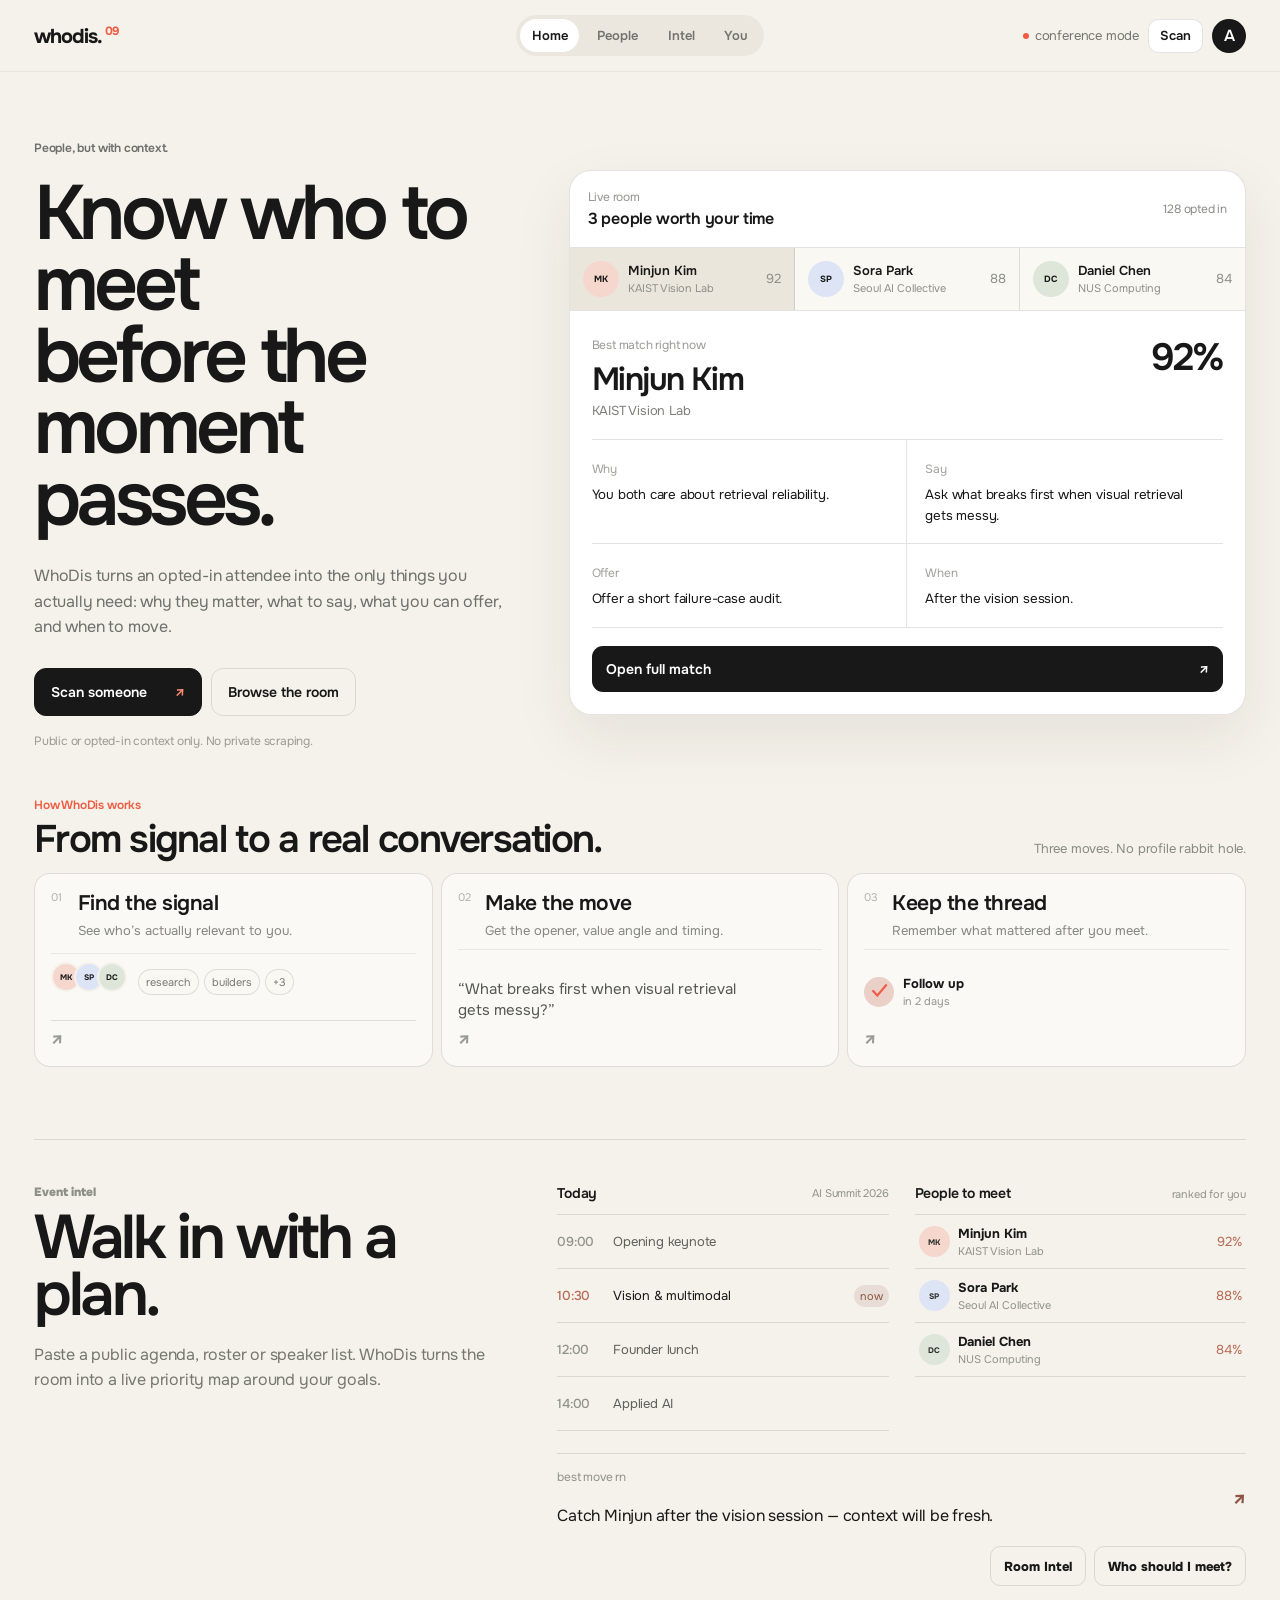
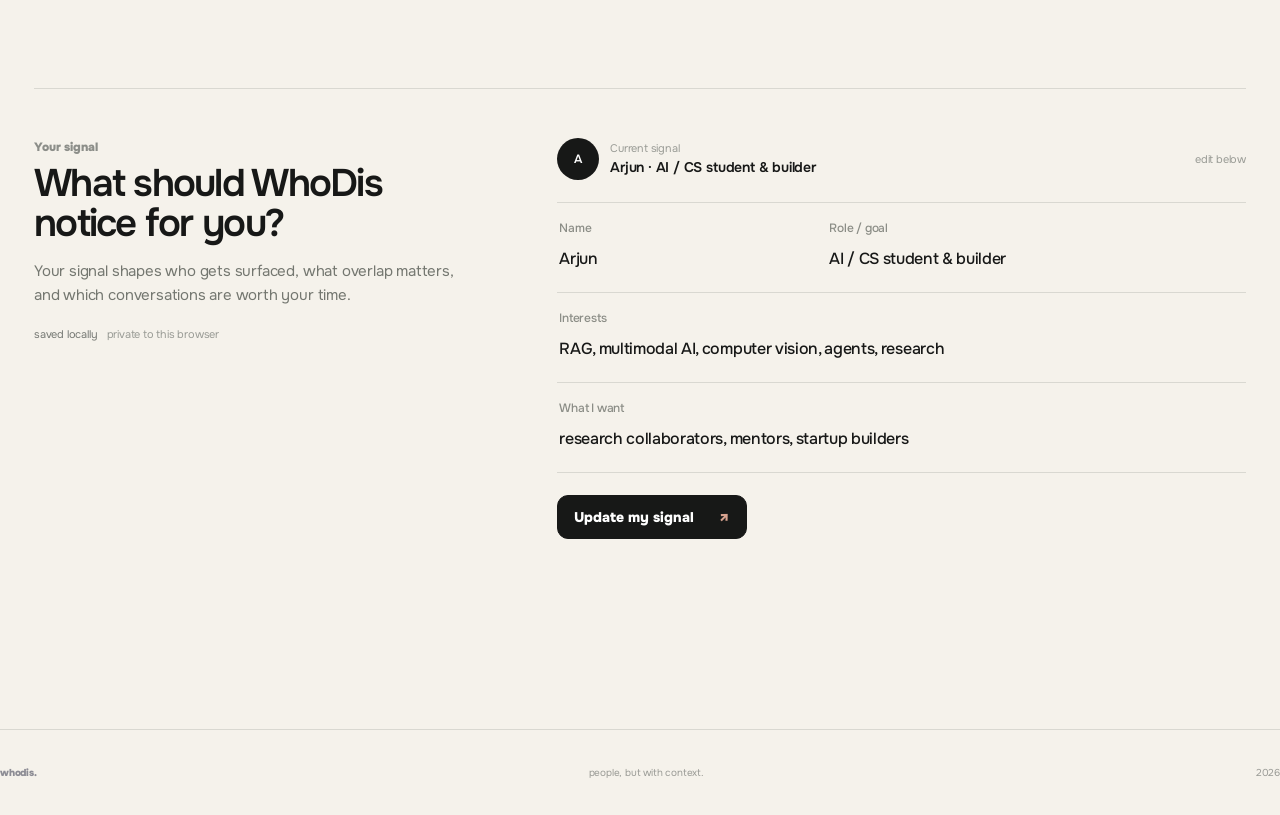
==== commit 8a4bbceb: "release: point canonical WhoDis root to locked V9.8" ====
--- a/index.html
+++ b/index.html
@@ -1,236 +1,16 @@
 <!doctype html>
 <html lang="en">
 <head>
-  <meta charset="utf-8" />
-  <meta name="viewport" content="width=device-width,initial-scale=1,viewport-fit=cover" />
-  <meta name="theme-color" content="#0a0a0b" media="(prefers-color-scheme: dark)" />
-  <meta name="theme-color" content="#f5f5f2" media="(prefers-color-scheme: light)" />
-  <meta name="color-scheme" content="dark" />
-  <meta name="description" content="WhoDis — people, but with context. An opt-in networking OS for real-world events." />
-  <title>whodis. — people, but with context</title>
-  <link rel="stylesheet" href="styles.css" />
+<meta charset="utf-8"/>
+<meta name="viewport" content="width=device-width,initial-scale=1"/>
+<meta name="theme-color" content="#f5f2eb"/>
+<meta name="description" content="WhoDis — people, but with context. An opt-in networking companion for real-world events."/>
+<title>whodis. — people, but with context</title>
+<link rel="canonical" href="./v9/"/>
+<meta http-equiv="refresh" content="0; url=./v9/"/>
+<script>window.location.replace(new URL("./v9/"+window.location.search+window.location.hash,window.location.href).href);</script>
 </head>
-<body>
-  <div class="app-shell">
-    <aside class="rail" aria-label="Primary navigation">
-      <a class="rail-brand" href="#home" aria-label="WhoDis home">
-        <span class="brand-mark">?</span>
-        <span class="brand-word">whodis.</span>
-      </a>
-
-      <nav class="rail-nav">
-        <a class="rail-link active" href="#home" data-nav="home" aria-label="Home">
-          <svg viewBox="0 0 24 24" aria-hidden="true"><path d="M3 11.5 12 4l9 7.5V20a1 1 0 0 1-1 1h-5v-6H9v6H4a1 1 0 0 1-1-1z"/></svg>
-          <span>Home</span>
-        </a>
-        <button class="rail-link" id="railScan" type="button" aria-label="Scan">
-          <svg viewBox="0 0 24 24" aria-hidden="true"><path d="M4 8V5a1 1 0 0 1 1-1h3M16 4h3a1 1 0 0 1 1 1v3M20 16v3a1 1 0 0 1-1 1h-3M8 20H5a1 1 0 0 1-1-1v-3"/><circle cx="12" cy="12" r="3"/></svg>
-          <span>Scan</span>
-        </button>
-        <button class="rail-link" id="railPeople" type="button" aria-label="People">
-          <svg viewBox="0 0 24 24" aria-hidden="true"><circle cx="9" cy="8" r="3"/><path d="M3.5 19c.7-3.2 2.5-5 5.5-5s4.8 1.8 5.5 5M16 5.5a3 3 0 0 1 0 5.8M16 14c2.5.2 4 1.8 4.5 5"/></svg>
-          <span>People</span>
-        </button>
-        <a class="rail-link" href="#wdEventLauncher" aria-label="Intel">
-          <svg viewBox="0 0 24 24" aria-hidden="true"><path d="M4 19V9M10 19V5M16 19v-7M22 19V3"/></svg>
-          <span>Intel</span>
-        </a>
-        <a class="rail-link" href="#profile" aria-label="You">
-          <svg viewBox="0 0 24 24" aria-hidden="true"><circle cx="12" cy="8" r="4"/><path d="M4.5 21c.8-4.4 3.2-6.5 7.5-6.5s6.7 2.1 7.5 6.5"/></svg>
-          <span>You</span>
-        </a>
-      </nav>
-
-      <div class="rail-foot">
-        <span class="status-dot"></span>
-        <span>opt-in mode</span>
-      </div>
-    </aside>
-
-    <div class="main-column">
-      <header class="topbar">
-        <a class="mobile-brand" href="#home">
-          <span class="brand-mark">?</span>
-          <span class="brand-word">whodis.</span>
-        </a>
-        <div class="top-context">
-          <span class="context-dot"></span>
-          <span>conference mode</span>
-        </div>
-        <button class="avatar-button" type="button" onclick="document.querySelector('#profile').scrollIntoView({behavior:'smooth'})" aria-label="Open your profile">A</button>
-      </header>
-
-      <main id="home">
-        <section class="hero">
-          <div class="hero-copy">
-            <div class="overline">IRL NETWORKING, WITH CONTEXT</div>
-            <h1>see someone.<br><span>know your move.</span></h1>
-            <p class="hero-sub">Scan an opted-in attendee. WhoDis finds the useful overlap, the opener, the value you can offer, and the path into their orbit.</p>
-            <div class="hero-actions">
-              <button id="openScanner" class="cta cta-primary" type="button">
-                <span>Scan someone</span>
-                <svg viewBox="0 0 24 24" aria-hidden="true"><path d="M5 12h14M14 7l5 5-5 5"/></svg>
-              </button>
-              <button id="openDirectory" class="cta cta-ghost" type="button">browse people</button>
-            </div>
-            <div class="trust-row">
-              <div class="trust-stack"><span>MK</span><span>SP</span><span>DC</span><span>+3</span></div>
-              <p>event-scoped · public or opted-in context only</p>
-            </div>
-          </div>
-
-          <div class="signal-stage" aria-label="WhoDis preview">
-            <div class="signal-orbit orbit-a"></div>
-            <div class="signal-orbit orbit-b"></div>
-            <div class="preview-phone">
-              <div class="phone-top">
-                <span>9:41</span>
-                <span class="phone-pill"></span>
-                <span>5G</span>
-              </div>
-              <div class="preview-feed">
-                <div class="preview-caption"><span>LIVE CONTEXT</span><b>01</b></div>
-                <div class="preview-face">
-                  <div class="scan-corners"><i></i><i></i><i></i><i></i></div>
-                  <div class="preview-initials">MK</div>
-                  <div class="preview-scanline"></div>
-                </div>
-                <div class="preview-person">
-                  <div>
-                    <small>92% useful overlap</small>
-                    <h3>Minjun Kim</h3>
-                    <p>AI Research Intern · KAIST Vision Lab</p>
-                  </div>
-                  <span class="verified">✓</span>
-                </div>
-                <div class="preview-tags"><span>multimodal AI</span><span>RAG</span><span>vision</span></div>
-                <div class="preview-move">
-                  <small>NEXT MOVE</small>
-                  <p>Ask about retrieval failures in visual document QA.</p>
-                  <span>get in →</span>
-                </div>
-              </div>
-              <div class="phone-nav"><i></i><i></i><b></b><i></i><i></i></div>
-            </div>
-            <div class="floating-note note-one"><span>shared</span><b>retrieval reliability</b></div>
-            <div class="floating-note note-two"><span>best move</span><b>offer a failure-case audit</b></div>
-          </div>
-        </section>
-
-        <section class="quick-grid" aria-label="What WhoDis does">
-          <article class="quick-card">
-            <span class="quick-no">01</span>
-            <div><h3>Find the signal</h3><p>Less profile dump. More “why should I care?”</p></div>
-            <span class="quick-arrow">↗</span>
-          </article>
-          <article class="quick-card">
-            <span class="quick-no">02</span>
-            <div><h3>Make the move</h3><p>Openers, value paths, warm paths, timing.</p></div>
-            <span class="quick-arrow">↗</span>
-          </article>
-          <article class="quick-card">
-            <span class="quick-no">03</span>
-            <div><h3>Remember the human</h3><p>Keep notes after you actually meet them.</p></div>
-            <span class="quick-arrow">↗</span>
-          </article>
-        </section>
-
-        <section id="workspace" class="workspace hidden">
-          <div class="workspace-head">
-            <div><span class="section-kicker">SCAN</span><h2>who's in front of you?</h2></div>
-            <button id="closeWorkspace" class="icon-button" type="button" aria-label="Close scanner">×</button>
-          </div>
-
-          <div class="workspace-grid">
-            <div class="scan-panel">
-              <div class="scanner-box">
-                <video id="video" playsinline></video>
-                <canvas id="captureCanvas" class="hidden"></canvas>
-                <div class="scanner-frame"><i></i><i></i><i></i><i></i></div>
-                <div class="scan-status" id="scanStatus">camera off</div>
-              </div>
-              <div class="scan-actions">
-                <button id="startCamera" class="cta cta-primary" type="button">Start camera</button>
-                <button id="faceMatch" class="cta cta-soft" type="button" disabled>Who dis?</button>
-                <button id="stopCamera" class="cta cta-ghost" type="button">Stop</button>
-              </div>
-              <details class="scanner-details">
-                <summary>scanner setup</summary>
-                <div class="face-config">
-                  <label>Event ID<input id="eventId" value="demo-event" /></label>
-                  <label>Face API<input id="faceApi" value="https://whodis-api.onrender.com" /></label>
-                </div>
-              </details>
-              <div class="badge-fallback">
-                <span>no camera? use a demo badge</span>
-                <div class="code-row"><input id="badgeCode" placeholder="WD-MINJUN"/><button id="findBadge" class="mini-action" type="button">Find</button></div>
-              </div>
-              <p class="tiny">Matching is limited to consented attendees in the selected event. QR/badge fallback works without face matching.</p>
-            </div>
-
-            <div class="result-panel" id="resultPanel">
-              <div class="empty-state">
-                <div class="empty-radar"><span></span><i></i></div>
-                <p class="section-kicker">WAITING FOR SIGNAL</p>
-                <h3>no one selected yet.</h3>
-                <p>Scan an opted-in attendee and WhoDis will turn the match into context + a next move.</p>
-              </div>
-            </div>
-          </div>
-        </section>
-
-        <section id="directory" class="directory hidden">
-          <div class="workspace-head">
-            <div><span class="section-kicker">PEOPLE</span><h2>demo directory</h2><p>opted-in attendees only.</p></div>
-            <button id="closeDirectory" class="icon-button" type="button" aria-label="Close directory">×</button>
-          </div>
-          <div id="directoryGrid" class="directory-grid"></div>
-        </section>
-
-        <section class="intel-intro">
-          <div>
-            <span class="section-kicker">EVENT INTEL</span>
-            <h2>walk into the room<br>with a plan.</h2>
-          </div>
-          <p>Paste a public agenda, speaker list, booth list or attendee roster you already have access to. WhoDis ranks what matters to you.</p>
-        </section>
-
-        <section id="profile" class="profile-builder">
-          <div class="profile-copy">
-            <span class="section-kicker">YOUR SIGNAL</span>
-            <h2>teach WhoDis what you're hunting for.</h2>
-            <p>This stays in your browser in the current MVP.</p>
-            <div class="saved" id="savedStatus">saved locally</div>
-          </div>
-          <div class="profile-form">
-            <div class="form-grid">
-              <label>Name<input id="meName" value="Arjun" /></label>
-              <label>Role / goal<input id="meRole" value="AI / CS student & builder" /></label>
-              <label class="wide">Interests<input id="meInterests" value="RAG, multimodal AI, computer vision, agents, research" /></label>
-              <label class="wide">What I want<input id="meGoals" value="research collaborators, mentors, startup builders" /></label>
-            </div>
-            <button id="saveMe" class="cta cta-primary" type="button">Update my signal</button>
-          </div>
-        </section>
-      </main>
-
-      <footer>
-        <span>whodis.</span>
-        <p>people, but with context.</p>
-        <span>opt-in only</span>
-      </footer>
-    </div>
-
-    <nav class="mobile-nav" aria-label="Mobile navigation">
-      <a class="mobile-nav-item active" href="#home" aria-label="Home"><svg viewBox="0 0 24 24"><path d="M3 11.5 12 4l9 7.5V20a1 1 0 0 1-1 1h-5v-6H9v6H4a1 1 0 0 1-1-1z"/></svg><span>Home</span></a>
-      <button class="mobile-nav-item" id="mobilePeople" type="button" aria-label="People"><svg viewBox="0 0 24 24"><circle cx="9" cy="8" r="3"/><path d="M3.5 19c.7-3.2 2.5-5 5.5-5s4.8 1.8 5.5 5"/></svg><span>People</span></button>
-      <button class="mobile-scan" id="mobileScan" type="button" aria-label="Scan"><svg viewBox="0 0 24 24"><path d="M4 8V5a1 1 0 0 1 1-1h3M16 4h3a1 1 0 0 1 1 1v3M20 16v3a1 1 0 0 1-1 1h-3M8 20H5a1 1 0 0 1-1-1v-3"/><circle cx="12" cy="12" r="3"/></svg></button>
-      <a class="mobile-nav-item" href="#wdEventLauncher" aria-label="Intel"><svg viewBox="0 0 24 24"><path d="M4 19V9M10 19V5M16 19v-7M22 19V3"/></svg><span>Intel</span></a>
-      <a class="mobile-nav-item" href="#profile" aria-label="You"><svg viewBox="0 0 24 24"><circle cx="12" cy="8" r="4"/><path d="M4.5 21c.8-4.4 3.2-6.5 7.5-6.5s6.7 2.1 7.5 6.5"/></svg><span>You</span></a>
-    </nav>
-  </div>
-
-  <script src="app.js"></script>
-  <script src="feature-hub.js"></script>
+<body style="font:16px system-ui,sans-serif;background:#f5f2eb;color:#171817;margin:0;padding:40px">
+<p>Opening WhoDis… <a href="./v9/">Continue to WhoDis</a></p>
 </body>
 </html>
